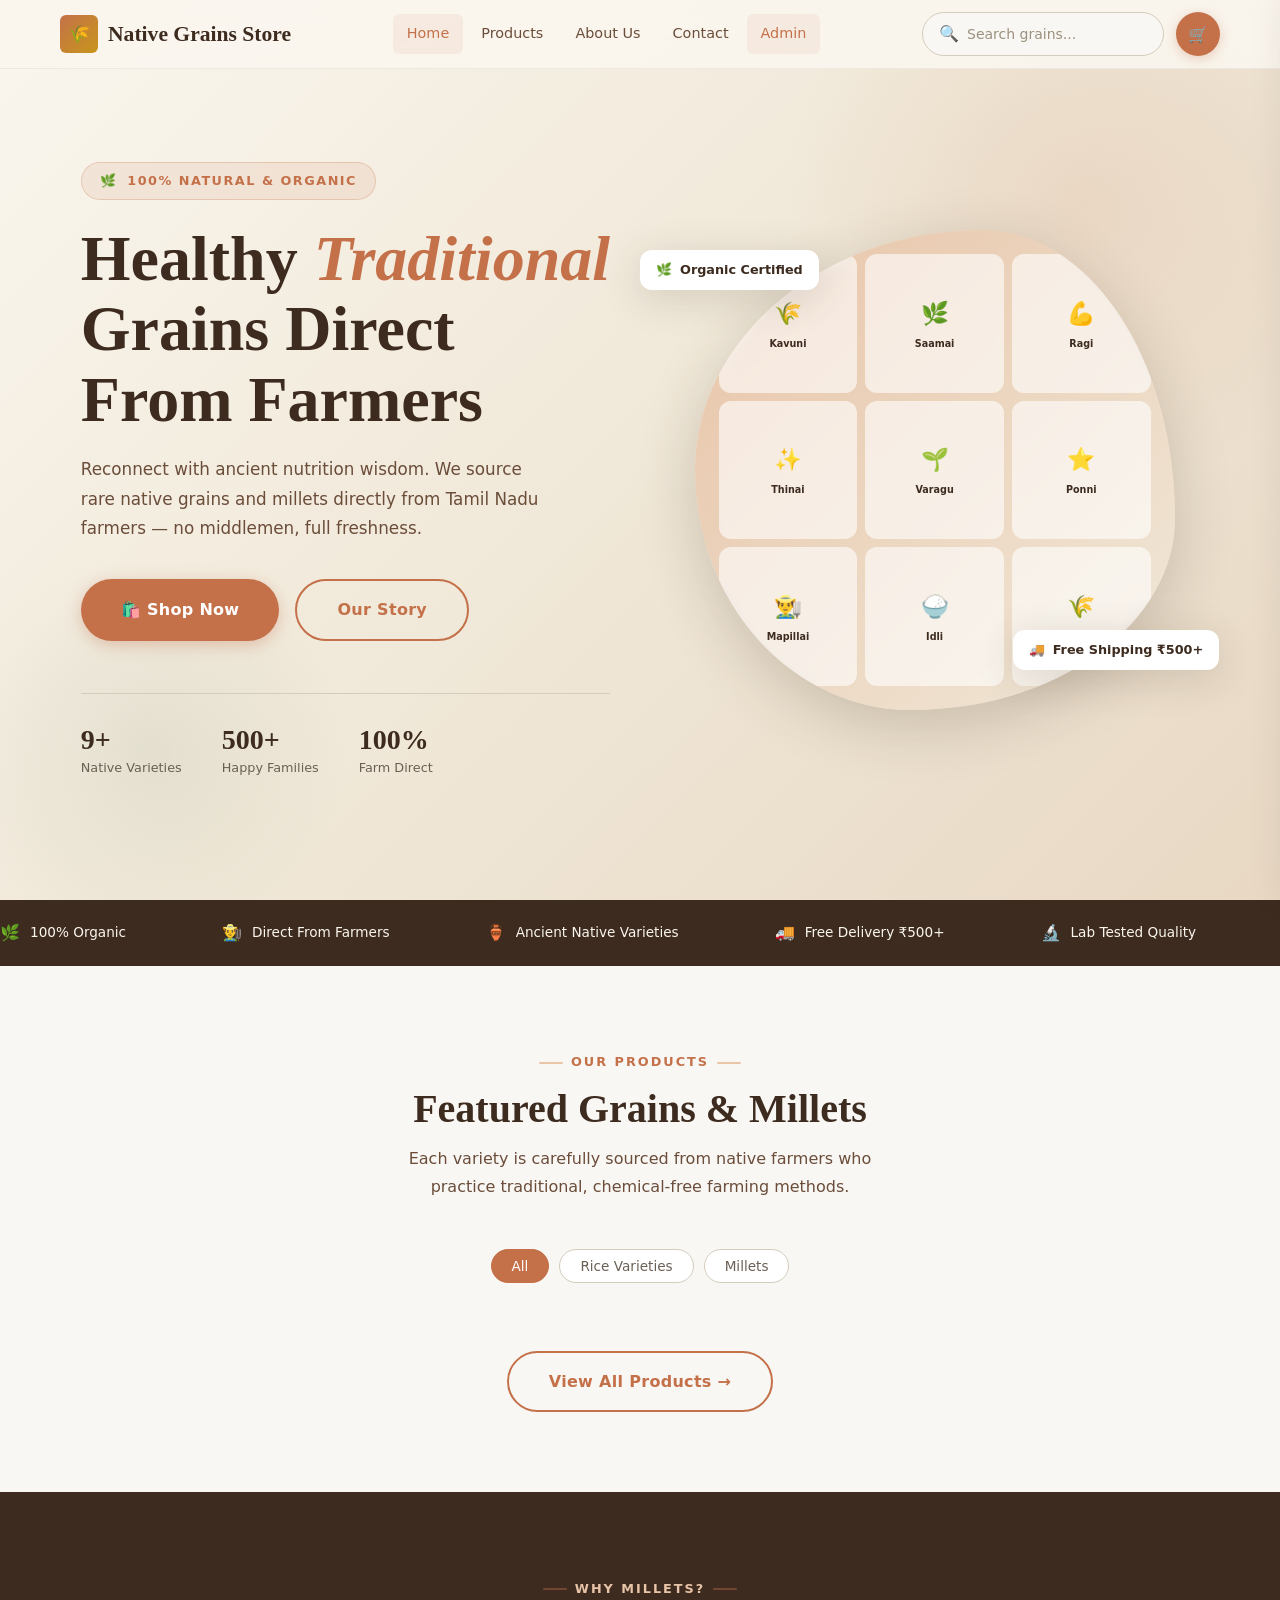
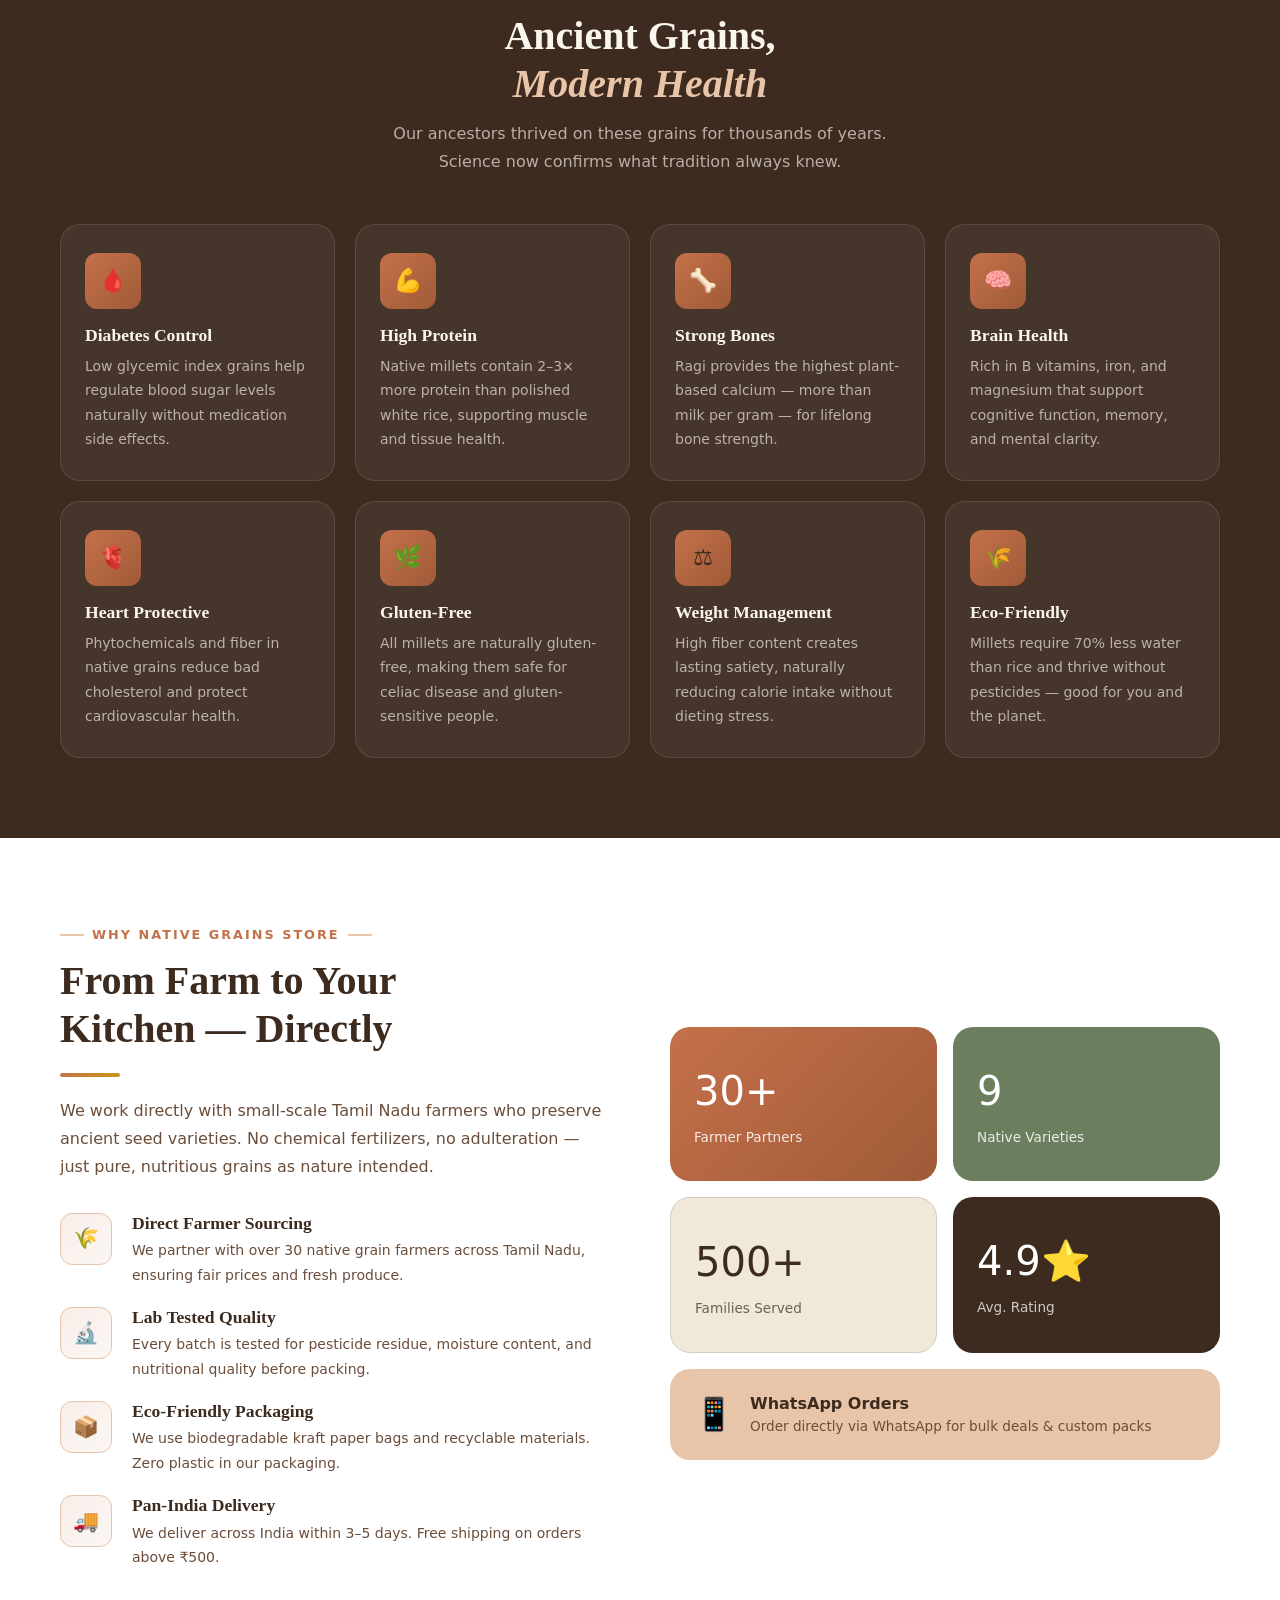
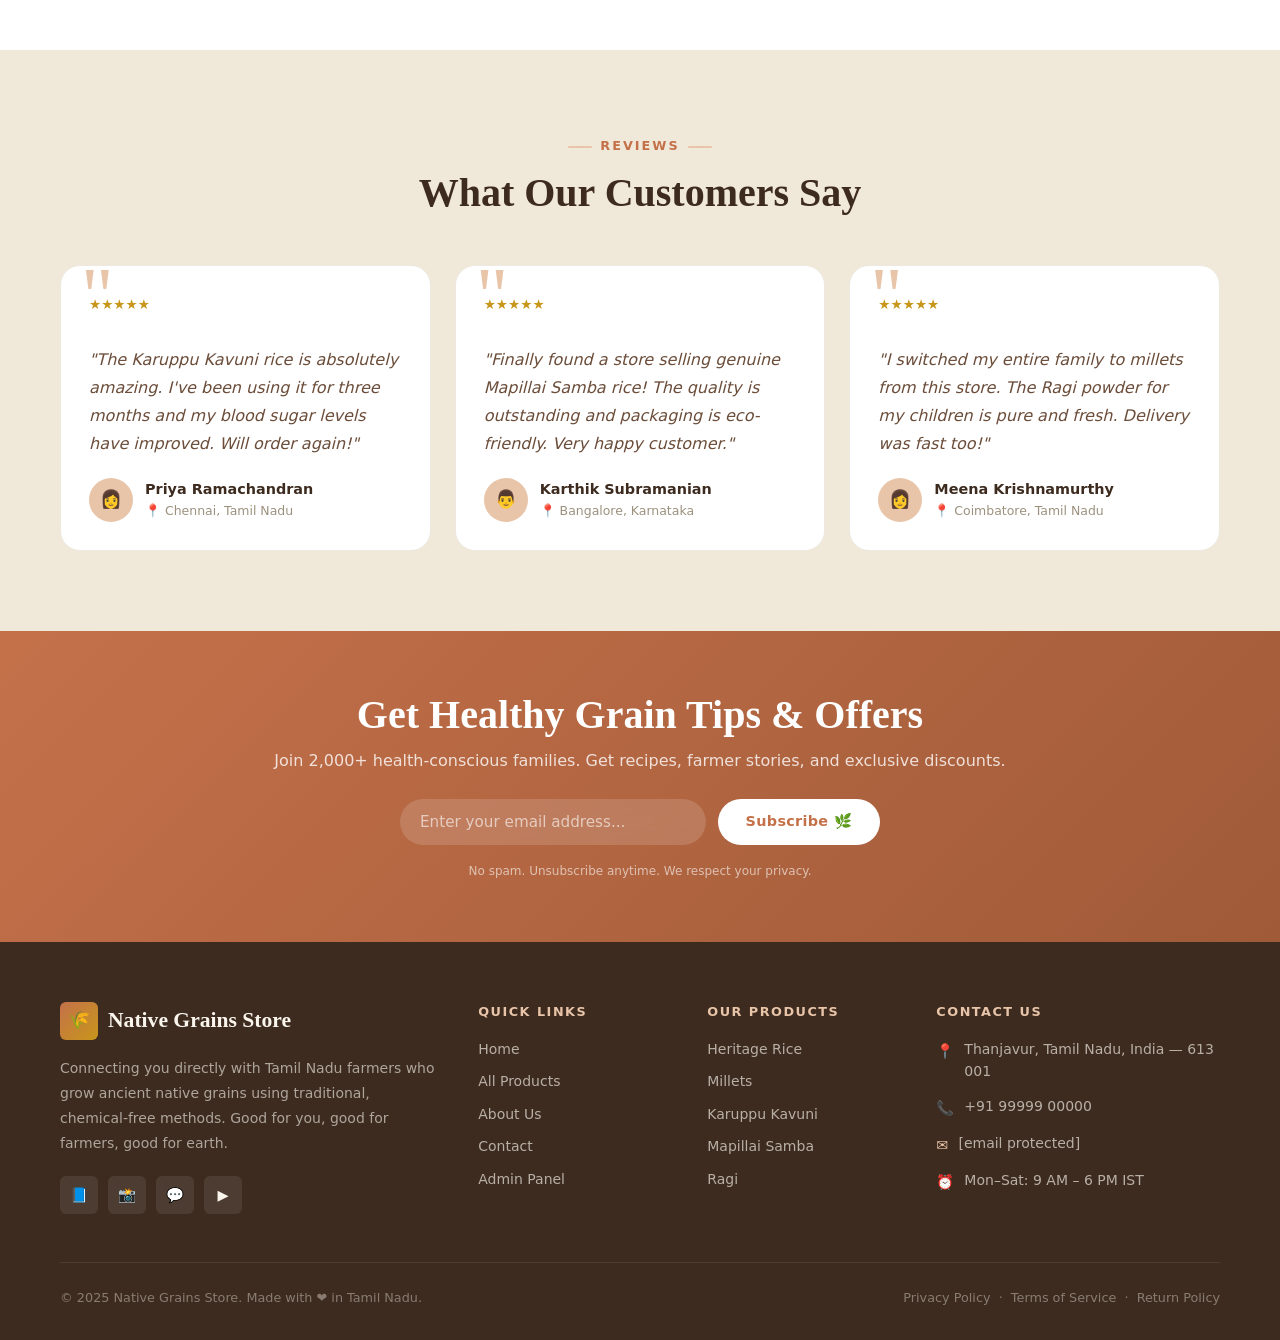
==== index.html @ b057484c "Add files via upload" ====
<!DOCTYPE html>
<html lang="en">
<head>
  <meta charset="UTF-8">
  <meta name="viewport" content="width=device-width, initial-scale=1.0">
  <meta name="description" content="Native Grains Store — Healthy Traditional South Indian Grains and Millets Direct From Farmers. Organic, Native, Ancient Grains.">
  <meta name="keywords" content="traditional rice, millets, ragi, thinai, saamai, karuppu kavuni, organic grains, Tamil Nadu">
  <title>Native Grains Store — Healthy Traditional Grains Direct From Farmers</title>
  <style>
/* ============================================================
   Native Grains Store — Design System
   Aesthetic: Earthy organic, warm terracotta & sage palette
   Fonts: Playfair Display (headings) + DM Sans (body)
   ============================================================ */



/* ── CSS Variables ── */
:root {
  --clay:       #C4714A;
  --clay-dark:  #A05A38;
  --clay-light: #E8C4A8;
  --sage:       #6B7F5E;
  --sage-light: #B5C4A8;
  --cream:      #FAF6EE;
  --cream-dark: #F0E8D8;
  --soil:       #3D2B1F;
  --soil-light: #6B4D3A;
  --gold:       #C8961A;
  --gold-light: #F0D080;
  --white:      #FFFFFF;
  --gray-50:    #F9F7F4;
  --gray-100:   #EDE9E0;
  --gray-200:   #D4CCBC;
  --gray-400:   #9C917E;
  --gray-600:   #6B6055;
  --gray-800:   #3A322A;

  --font-display: Georgia, 'Times New Roman', serif;
  --font-body:    'Segoe UI', system-ui, -apple-system, sans-serif;
  --font-mono:    'Courier New', monospace;

  --radius-sm:  6px;
  --radius-md:  12px;
  --radius-lg:  20px;
  --radius-xl:  32px;
  --radius-pill: 100px;

  --shadow-sm:  0 2px 8px rgba(61,43,31,0.08);
  --shadow-md:  0 4px 20px rgba(61,43,31,0.12);
  --shadow-lg:  0 8px 40px rgba(61,43,31,0.16);
  --shadow-xl:  0 16px 60px rgba(61,43,31,0.20);

  --transition: 0.25s cubic-bezier(0.4, 0, 0.2, 1);
}

/* ── Reset & Base ── */
*, *::before, *::after { box-sizing: border-box; margin: 0; padding: 0; }
html { scroll-behavior: smooth; font-size: 16px; }
body {
  font-family: "Segoe UI", system-ui, sans-serif;
  background: #FAF6EE;
  color: #3D2B1F;
  line-height: 1.6;
  -webkit-font-smoothing: antialiased;
}
a { text-decoration: none; color: inherit; }
img { max-width: 100%; display: block; }
button { cursor: pointer; border: none; background: none; font-family: "Segoe UI", system-ui, sans-serif; }
input, select, textarea { font-family: "Segoe UI", system-ui, sans-serif; outline: none; }
ul { list-style: none; }

/* ── Scrollbar ── */
::-webkit-scrollbar { width: 6px; }
::-webkit-scrollbar-track { background: #F0E8D8; }
::-webkit-scrollbar-thumb { background: #E8C4A8; border-radius: 99px; }

/* ── Typography ── */
h1, h2, h3, h4, h5 { font-family: "Georgia, serif"; line-height: 1.2; }
h1 { font-size: clamp(2rem, 5vw, 3.5rem); font-weight: 700; }
h2 { font-size: clamp(1.5rem, 3.5vw, 2.5rem); font-weight: 600; }
h3 { font-size: clamp(1.1rem, 2.5vw, 1.6rem); font-weight: 600; }
h4 { font-size: 1.1rem; font-weight: 600; }
p  { color: #6B4D3A; line-height: 1.75; }

.text-sm  { font-size: 0.875rem; }
.text-xs  { font-size: 0.75rem; }
.text-lg  { font-size: 1.125rem; }
.text-xl  { font-size: 1.25rem; }
.font-bold { font-weight: 600; }
.text-clay  { color: #C4714A; }
.text-sage  { color: #6B7F5E; }
.text-gold  { color: #C8961A; }
.text-gray  { color: #6B6055; }
.text-center { text-align: center; }

/* ── Layout ── */
.container {
  max-width: 1200px;
  margin: 0 auto;
  padding: 0 20px;
}
.section { padding: 80px 0; }
.section-sm { padding: 48px 0; }
.grid-2 { display: grid; grid-template-columns: repeat(2, 1fr); gap: 24px; }
.grid-3 { display: grid; grid-template-columns: repeat(3, 1fr); gap: 24px; }
.grid-4 { display: grid; grid-template-columns: repeat(4, 1fr); gap: 24px; }
.flex { display: flex; }
.flex-col { flex-direction: column; }
.items-center { align-items: center; }
.items-start { align-items: flex-start; }
.justify-between { justify-content: space-between; }
.justify-center { justify-content: center; }
.gap-4 { gap: 16px; }
.gap-6 { gap: 24px; }
.gap-8 { gap: 32px; }
.mt-2 { margin-top: 8px; }
.mt-4 { margin-top: 16px; }
.mt-6 { margin-top: 24px; }
.mt-8 { margin-top: 32px; }
.mb-2 { margin-bottom: 8px; }
.mb-4 { margin-bottom: 16px; }
.mb-6 { margin-bottom: 24px; }
.w-full { width: 100%; }

/* ── Buttons ── */
.btn {
  display: inline-flex;
  align-items: center;
  justify-content: center;
  gap: 8px;
  padding: 12px 28px;
  border-radius: 100px;
  font-size: 0.9rem;
  font-weight: 600;
  letter-spacing: 0.3px;
  transition: 0.25s cubic-bezier(0.4,0,0.2,1);
  white-space: nowrap;
}
.btn-primary {
  background: #C4714A;
  color: #FFFFFF;
  box-shadow: 0 4px 16px rgba(196,113,74,0.35);
}
.btn-primary:hover {
  background: #A05A38;
  transform: translateY(-2px);
  box-shadow: 0 6px 24px rgba(196,113,74,0.45);
}
.btn-outline {
  background: transparent;
  color: #C4714A;
  border: 2px solid #C4714A;
}
.btn-outline:hover {
  background: #C4714A;
  color: #FFFFFF;
}
.btn-sage {
  background: #6B7F5E;
  color: #FFFFFF;
}
.btn-sage:hover { background: #566749; transform: translateY(-1px); }
.btn-sm { padding: 8px 18px; font-size: 0.8rem; }
.btn-lg { padding: 16px 40px; font-size: 1rem; }
.btn-icon { width: 40px; height: 40px; padding: 0; border-radius: 50%; }
.btn-danger { background: #e05555; color: white; }
.btn-danger:hover { background: #c43d3d; }

/* ── Cards ── */
.card {
  background: #FFFFFF;
  border-radius: 20px;
  box-shadow: 0 2px 8px rgba(61,43,31,0.08);
  border: 1px solid #EDE9E0;
  overflow: hidden;
  transition: 0.25s cubic-bezier(0.4,0,0.2,1);
}
.card:hover { box-shadow: 0 4px 20px rgba(61,43,31,0.12); transform: translateY(-3px); }
.card-body { padding: 20px; }

/* ── Badges ── */
.badge {
  display: inline-flex;
  align-items: center;
  padding: 4px 12px;
  border-radius: 100px;
  font-size: 0.75rem;
  font-weight: 600;
  letter-spacing: 0.5px;
  text-transform: uppercase;
}
.badge-organic { background: #E8F4E8; color: #6B7F5E; }
.badge-native  { background: #FFF0E8; color: #C4714A; }
.badge-low-stock { background: #FFF3CD; color: #856404; }
.badge-out-stock  { background: #F8D7DA; color: #721C24; }
.badge-in-stock   { background: #D4EDDA; color: #155724; }

/* ── Forms ── */
.form-group { margin-bottom: 20px; }
.form-label {
  display: block;
  font-size: 0.875rem;
  font-weight: 600;
  color: #3D2B1F;
  margin-bottom: 8px;
}
.form-control {
  width: 100%;
  padding: 12px 16px;
  border: 2px solid #D4CCBC;
  border-radius: 12px;
  font-size: 0.95rem;
  color: #3D2B1F;
  background: #FFFFFF;
  transition: 0.25s cubic-bezier(0.4,0,0.2,1);
}
.form-control:focus { border-color: #C4714A; box-shadow: 0 0 0 3px rgba(196,113,74,0.1); }
.form-control::placeholder { color: #9C917E; }
select.form-control { appearance: none; cursor: pointer; }

/* ── Section Headers ── */
.section-header { margin-bottom: 48px; }
.section-label {
  display: inline-flex;
  align-items: center;
  gap: 8px;
  font-size: 0.8rem;
  font-weight: 600;
  letter-spacing: 2px;
  text-transform: uppercase;
  color: #C4714A;
  margin-bottom: 12px;
}
.section-label::before, .section-label::after {
  content: '';
  width: 24px;
  height: 2px;
  background: #E8C4A8;
  border-radius: 2px;
}
.section-title { color: #3D2B1F; }
.section-desc { color: #6B4D3A; max-width: 520px; margin: 12px auto 0; }

/* ── Divider ── */
.divider {
  width: 60px;
  height: 4px;
  background: linear-gradient(90deg, #C4714A, #C8961A);
  border-radius: 4px;
  margin: 16px 0;
}
.divider-center { margin: 16px auto; }

/* ── Navbar ── */
#navbar {
  position: fixed;
  top: 0;
  left: 0;
  right: 0;
  z-index: 1000;
  background: rgba(250,246,238,0.92);
  backdrop-filter: blur(12px);
  -webkit-backdrop-filter: blur(12px);
  border-bottom: 1px solid #EDE9E0;
  transition: 0.25s cubic-bezier(0.4,0,0.2,1);
}
#navbar.scrolled {
  box-shadow: 0 4px 20px rgba(61,43,31,0.12);
}
.nav-inner {
  display: flex;
  align-items: center;
  justify-content: space-between;
  height: 68px;
  gap: 24px;
}
.nav-logo {
  display: flex;
  align-items: center;
  gap: 10px;
  font-family: "Georgia, serif";
  font-size: 1.35rem;
  font-weight: 700;
  color: #3D2B1F;
}
.nav-logo .logo-icon {
  width: 38px;
  height: 38px;
  background: linear-gradient(135deg, #C4714A, #C8961A);
  border-radius: 6px;
  display: flex;
  align-items: center;
  justify-content: center;
  color: white;
  font-size: 1.1rem;
}
.nav-links {
  display: flex;
  align-items: center;
  gap: 4px;
}
.nav-link {
  padding: 8px 14px;
  font-size: 0.9rem;
  font-weight: 500;
  color: #6B4D3A;
  border-radius: 6px;
  transition: 0.25s cubic-bezier(0.4,0,0.2,1);
}
.nav-link:hover, .nav-link.active {
  color: #C4714A;
  background: rgba(196,113,74,0.08);
}
.nav-actions {
  display: flex;
  align-items: center;
  gap: 12px;
}
.search-bar {
  display: flex;
  align-items: center;
  background: #F9F7F4;
  border: 1.5px solid #D4CCBC;
  border-radius: 100px;
  padding: 8px 16px;
  gap: 8px;
  transition: 0.25s cubic-bezier(0.4,0,0.2,1);
}
.search-bar:focus-within {
  border-color: #C4714A;
  background: #FFFFFF;
}
.search-bar input {
  background: none;
  border: none;
  font-size: 0.875rem;
  color: #3D2B1F;
  width: 180px;
}
.search-bar input::placeholder { color: #9C917E; }
.cart-btn {
  position: relative;
  width: 44px;
  height: 44px;
  border-radius: 50%;
  background: #C4714A;
  color: white;
  display: flex;
  align-items: center;
  justify-content: center;
  font-size: 1rem;
  transition: 0.25s cubic-bezier(0.4,0,0.2,1);
  box-shadow: 0 3px 12px rgba(196,113,74,0.3);
}
.cart-btn:hover { background: #A05A38; transform: scale(1.05); }
.cart-badge {
  position: absolute;
  top: -4px;
  right: -4px;
  background: #C8961A;
  color: #3D2B1F;
  width: 18px;
  height: 18px;
  border-radius: 50%;
  font-size: 0.65rem;
  font-weight: 700;
  display: flex;
  align-items: center;
  justify-content: center;
  border: 2px solid #FAF6EE;
}
.hamburger {
  display: none;
  flex-direction: column;
  gap: 5px;
  padding: 8px;
  cursor: pointer;
}
.hamburger span {
  width: 22px;
  height: 2px;
  background: #3D2B1F;
  border-radius: 2px;
  transition: 0.25s cubic-bezier(0.4,0,0.2,1);
  display: block;
}

/* ── Mobile Menu ── */
.mobile-menu {
  display: none;
  position: fixed;
  top: 68px;
  left: 0;
  right: 0;
  bottom: 0;
  background: #FAF6EE;
  z-index: 999;
  padding: 32px 20px;
  flex-direction: column;
  gap: 8px;
  overflow-y: auto;
}
.mobile-menu.open { display: flex; }
.mobile-menu .nav-link {
  font-size: 1.1rem;
  padding: 14px 16px;
  border-radius: 12px;
}

/* ── Hero Section ── */
.hero {
  min-height: 100vh;
  display: flex;
  align-items: center;
  background: linear-gradient(135deg, #FAF6EE 0%, #F0E8D8 50%, #E8D8C4 100%);
  position: relative;
  overflow: hidden;
  padding: 100px 0 60px;
}
.hero::before {
  content: '';
  position: absolute;
  top: -100px;
  right: -100px;
  width: 600px;
  height: 600px;
  background: radial-gradient(circle, rgba(196,113,74,0.12) 0%, transparent 70%);
  pointer-events: none;
}
.hero::after {
  content: '';
  position: absolute;
  bottom: -50px;
  left: -50px;
  width: 400px;
  height: 400px;
  background: radial-gradient(circle, rgba(107,127,94,0.1) 0%, transparent 70%);
  pointer-events: none;
}
.hero-content { position: relative; z-index: 1; }
.hero-eyebrow {
  display: inline-flex;
  align-items: center;
  gap: 10px;
  background: rgba(196,113,74,0.1);
  border: 1px solid rgba(196,113,74,0.25);
  padding: 8px 18px;
  border-radius: 100px;
  font-size: 0.8rem;
  font-weight: 600;
  letter-spacing: 1.5px;
  text-transform: uppercase;
  color: #C4714A;
  margin-bottom: 24px;
}
.hero-title {
  font-size: clamp(2.2rem, 5.5vw, 4rem);
  line-height: 1.1;
  color: #3D2B1F;
  margin-bottom: 20px;
}
.hero-title em {
  font-style: italic;
  color: #C4714A;
}
.hero-desc {
  font-size: 1.05rem;
  color: #6B4D3A;
  max-width: 480px;
  margin-bottom: 36px;
}
.hero-ctas { display: flex; gap: 16px; flex-wrap: wrap; }
.hero-stats {
  display: flex;
  gap: 40px;
  margin-top: 52px;
  padding-top: 32px;
  border-top: 1px solid #D4CCBC;
}
.hero-stat-num {
  font-family: "Georgia, serif";
  font-size: 1.75rem;
  font-weight: 700;
  color: #3D2B1F;
  line-height: 1;
}
.hero-stat-label { font-size: 0.8rem; color: #6B6055; margin-top: 4px; }
.hero-image-side {
  position: relative;
  display: flex;
  align-items: center;
  justify-content: center;
}
.hero-image-blob {
  width: 480px;
  height: 480px;
  background: linear-gradient(135deg, #E8C4A8, #F0E8D8);
  border-radius: 60% 40% 55% 45% / 50% 60% 40% 50%;
  position: relative;
  overflow: hidden;
  box-shadow: 0 16px 60px rgba(61,43,31,0.20);
  animation: blobMorph 8s ease-in-out infinite;
}
@keyframes blobMorph {
  0%,100% { border-radius: 60% 40% 55% 45% / 50% 60% 40% 50%; }
  33%      { border-radius: 45% 55% 40% 60% / 60% 40% 55% 45%; }
  66%      { border-radius: 55% 45% 60% 40% / 40% 55% 45% 60%; }
}
.hero-grain-grid {
  display: grid;
  grid-template-columns: repeat(3, 1fr);
  gap: 8px;
  padding: 24px;
  width: 100%;
  height: 100%;
}
.hero-grain-item {
  background: rgba(255,255,255,0.6);
  border-radius: 12px;
  aspect-ratio: 1;
  display: flex;
  flex-direction: column;
  align-items: center;
  justify-content: center;
  font-size: 0.6rem;
  font-weight: 600;
  color: #3D2B1F;
  gap: 4px;
  backdrop-filter: blur(4px);
}
.hero-grain-item .grain-emoji { font-size: 1.4rem; }
.hero-float-tag {
  position: absolute;
  background: white;
  border-radius: 12px;
  padding: 10px 16px;
  box-shadow: 0 8px 40px rgba(61,43,31,0.16);
  display: flex;
  align-items: center;
  gap: 8px;
  font-size: 0.8rem;
  font-weight: 600;
  animation: float 3s ease-in-out infinite;
}
.hero-float-tag.tag-1 { top: 20px; left: -30px; animation-delay: 0s; }
.hero-float-tag.tag-2 { bottom: 40px; right: -20px; animation-delay: 1.5s; }
@keyframes float {
  0%,100% { transform: translateY(0); }
  50%      { transform: translateY(-8px); }
}

/* ── Trust Bar ── */
.trust-bar {
  background: #3D2B1F;
  padding: 20px 0;
  overflow: hidden;
}
.trust-ticker {
  display: flex;
  gap: 48px;
  animation: ticker 20s linear infinite;
  white-space: nowrap;
}
@keyframes ticker {
  0%   { transform: translateX(0); }
  100% { transform: translateX(-50%); }
}
.trust-item {
  display: flex;
  align-items: center;
  gap: 10px;
  color: #FAF6EE;
  font-size: 0.85rem;
  font-weight: 500;
}
.trust-item .icon { font-size: 1rem; }
.trust-dot {
  width: 4px;
  height: 4px;
  background: #E8C4A8;
  border-radius: 50%;
}

/* ── Product Grid ── */
.products-section { background: #F9F7F4; }
.filter-bar {
  display: flex;
  gap: 10px;
  flex-wrap: wrap;
  margin-bottom: 36px;
}
.filter-chip {
  padding: 8px 20px;
  border-radius: 100px;
  background: #FFFFFF;
  border: 1.5px solid #D4CCBC;
  font-size: 0.85rem;
  font-weight: 500;
  color: #6B6055;
  cursor: pointer;
  transition: 0.25s cubic-bezier(0.4,0,0.2,1);
}
.filter-chip:hover { border-color: #C4714A; color: #C4714A; }
.filter-chip.active { background: #C4714A; border-color: #C4714A; color: white; }

/* ── Product Card ── */
.product-card {
  background: #FFFFFF;
  border-radius: 20px;
  border: 1.5px solid #EDE9E0;
  overflow: hidden;
  transition: 0.25s cubic-bezier(0.4,0,0.2,1);
  position: relative;
}
.product-card:hover {
  transform: translateY(-6px);
  box-shadow: 0 8px 40px rgba(61,43,31,0.16);
  border-color: #E8C4A8;
}
.product-img-wrap {
  position: relative;
  aspect-ratio: 4/3;
  background: linear-gradient(135deg, #F0E8D8, #E8C4A8);
  overflow: hidden;
}
.product-img-wrap img {
  width: 100%;
  height: 100%;
  object-fit: cover;
  transition: transform 0.5s ease;
}
.product-card:hover .product-img-wrap img { transform: scale(1.06); }
.product-badges {
  position: absolute;
  top: 12px;
  left: 12px;
  display: flex;
  gap: 6px;
  flex-wrap: wrap;
}
.product-wish {
  position: absolute;
  top: 12px;
  right: 12px;
  width: 34px;
  height: 34px;
  border-radius: 50%;
  background: rgba(255,255,255,0.9);
  display: flex;
  align-items: center;
  justify-content: center;
  font-size: 0.9rem;
  cursor: pointer;
  transition: 0.25s cubic-bezier(0.4,0,0.2,1);
  border: 1px solid #EDE9E0;
}
.product-wish:hover { background: white; transform: scale(1.1); }
.product-info { padding: 18px; }
.product-category {
  font-size: 0.72rem;
  font-weight: 600;
  letter-spacing: 1px;
  text-transform: uppercase;
  color: #6B7F5E;
  margin-bottom: 6px;
}
.product-name {
  font-family: "Georgia, serif";
  font-size: 1.05rem;
  font-weight: 600;
  color: #3D2B1F;
  margin-bottom: 6px;
  line-height: 1.3;
}
.product-desc {
  font-size: 0.8rem;
  color: #6B6055;
  line-height: 1.6;
  margin-bottom: 12px;
  display: -webkit-box;
  -webkit-line-clamp: 2;
  -webkit-box-orient: vertical;
  overflow: hidden;
}
.product-stock {
  display: flex;
  align-items: center;
  gap: 6px;
  font-size: 0.78rem;
  margin-bottom: 12px;
}
.stock-dot {
  width: 7px;
  height: 7px;
  border-radius: 50%;
}
.stock-dot.in    { background: #28a745; }
.stock-dot.low   { background: #ffc107; }
.stock-dot.out   { background: #dc3545; }
.product-footer {
  display: flex;
  align-items: center;
  justify-content: space-between;
  gap: 8px;
}
.product-price-area {}
.product-price {
  font-family: "Georgia, serif";
  font-size: 1.3rem;
  font-weight: 700;
  color: #3D2B1F;
  line-height: 1;
}
.product-unit { font-size: 0.75rem; color: #9C917E; }
.add-cart-btn {
  display: flex;
  align-items: center;
  gap: 6px;
  background: #C4714A;
  color: white;
  padding: 9px 16px;
  border-radius: 100px;
  font-size: 0.82rem;
  font-weight: 600;
  transition: 0.25s cubic-bezier(0.4,0,0.2,1);
  border: none;
  cursor: pointer;
}
.add-cart-btn:hover { background: #A05A38; transform: scale(1.04); }
.add-cart-btn:disabled { background: #D4CCBC; color: #9C917E; cursor: not-allowed; transform: none; }

/* ── Benefits Section ── */
.benefits-section { background: #3D2B1F; }
.benefits-section h2 { color: #FAF6EE; }
.benefits-section .section-label { color: #E8C4A8; }
.benefits-section .section-label::before,
.benefits-section .section-label::after { background: rgba(196,113,74,0.4); }
.benefit-card {
  background: rgba(255,255,255,0.05);
  border: 1px solid rgba(255,255,255,0.1);
  border-radius: 20px;
  padding: 28px 24px;
  transition: 0.25s cubic-bezier(0.4,0,0.2,1);
}
.benefit-card:hover {
  background: rgba(255,255,255,0.09);
  border-color: rgba(196,113,74,0.4);
  transform: translateY(-4px);
}
.benefit-icon {
  width: 56px;
  height: 56px;
  background: linear-gradient(135deg, #C4714A, #A05A38);
  border-radius: 12px;
  display: flex;
  align-items: center;
  justify-content: center;
  font-size: 1.4rem;
  margin-bottom: 16px;
}
.benefit-card h4 { color: #FAF6EE; margin-bottom: 8px; }
.benefit-card p  { color: rgba(250,246,238,0.65); font-size: 0.875rem; }

/* ── Why Us Section ── */
.why-us { background: #FFFFFF; }
.why-item {
  display: flex;
  gap: 20px;
  align-items: flex-start;
}
.why-icon {
  width: 52px;
  height: 52px;
  min-width: 52px;
  background: linear-gradient(135deg, rgba(196,113,74,0.12), rgba(196,113,74,0.06));
  border-radius: 12px;
  display: flex;
  align-items: center;
  justify-content: center;
  font-size: 1.3rem;
  border: 1px solid #E8C4A8;
}
.why-item h4 { color: #3D2B1F; margin-bottom: 4px; }
.why-item p  { font-size: 0.875rem; }

/* ── Testimonials ── */
.testimonials { background: #F0E8D8; }
.testimonial-card {
  background: #FFFFFF;
  border-radius: 20px;
  padding: 28px;
  border: 1px solid #EDE9E0;
  position: relative;
}
.testimonial-card::before {
  content: '"';
  font-family: "Georgia, serif";
  font-size: 5rem;
  color: #E8C4A8;
  position: absolute;
  top: -10px;
  left: 20px;
  line-height: 1;
}
.testimonial-text { font-style: italic; color: #6B4D3A; padding-top: 24px; }
.testimonial-author { display: flex; align-items: center; gap: 12px; margin-top: 20px; }
.author-avatar {
  width: 44px;
  height: 44px;
  border-radius: 50%;
  background: #E8C4A8;
  display: flex;
  align-items: center;
  justify-content: center;
  font-size: 1.1rem;
}
.author-name { font-weight: 600; font-size: 0.9rem; color: #3D2B1F; }
.author-loc  { font-size: 0.78rem; color: #9C917E; }
.stars { color: #C8961A; font-size: 0.85rem; margin-bottom: 6px; }

/* ── Newsletter ── */
.newsletter {
  background: linear-gradient(135deg, #C4714A 0%, #A05A38 100%);
  padding: 60px 0;
}
.newsletter h2 { color: white; }
.newsletter p  { color: rgba(255,255,255,0.8); }
.newsletter-form { display: flex; gap: 12px; max-width: 480px; margin: 24px auto 0; }
.newsletter-form input {
  flex: 1;
  padding: 14px 20px;
  border-radius: 100px;
  border: none;
  font-size: 0.95rem;
  background: rgba(255,255,255,0.15);
  color: white;
  backdrop-filter: blur(8px);
}
.newsletter-form input::placeholder { color: rgba(255,255,255,0.6); }
.newsletter-form input:focus { background: rgba(255,255,255,0.22); outline: none; }

/* ── Footer ── */
footer {
  background: #3D2B1F;
  color: #FAF6EE;
  padding: 60px 0 30px;
}
.footer-grid { display: grid; grid-template-columns: 2fr 1fr 1fr 1.5fr; gap: 40px; }
.footer-brand {}
.footer-brand .nav-logo { color: #FAF6EE; margin-bottom: 16px; }
.footer-brand p { font-size: 0.875rem; color: rgba(250,246,238,0.6); line-height: 1.8; }
.footer-heading {
  font-size: 0.8rem;
  font-weight: 600;
  letter-spacing: 1.5px;
  text-transform: uppercase;
  color: #E8C4A8;
  margin-bottom: 16px;
}
.footer-links { display: flex; flex-direction: column; gap: 10px; }
.footer-link {
  font-size: 0.875rem;
  color: rgba(250,246,238,0.65);
  transition: 0.25s cubic-bezier(0.4,0,0.2,1);
}
.footer-link:hover { color: #E8C4A8; padding-left: 4px; }
.footer-contact-item {
  display: flex;
  align-items: flex-start;
  gap: 10px;
  font-size: 0.875rem;
  color: rgba(250,246,238,0.65);
  margin-bottom: 12px;
}
.footer-contact-item .icon { font-size: 0.9rem; margin-top: 2px; color: #E8C4A8; }
.social-links { display: flex; gap: 10px; margin-top: 20px; }
.social-link {
  width: 38px;
  height: 38px;
  border-radius: 6px;
  background: rgba(255,255,255,0.08);
  display: flex;
  align-items: center;
  justify-content: center;
  font-size: 0.9rem;
  transition: 0.25s cubic-bezier(0.4,0,0.2,1);
  color: #FAF6EE;
}
.social-link:hover { background: #C4714A; transform: translateY(-2px); }
.footer-bottom {
  margin-top: 48px;
  padding-top: 24px;
  border-top: 1px solid rgba(255,255,255,0.08);
  display: flex;
  justify-content: space-between;
  align-items: center;
  gap: 16px;
}
.footer-bottom p { font-size: 0.8rem; color: rgba(250,246,238,0.4); }

/* ── Cart Sidebar ── */
.cart-overlay {
  position: fixed;
  inset: 0;
  background: rgba(61,43,31,0.5);
  z-index: 1100;
  backdrop-filter: blur(3px);
  opacity: 0;
  pointer-events: none;
  transition: opacity 0.3s ease;
}
.cart-overlay.open { opacity: 1; pointer-events: all; }
.cart-sidebar {
  position: fixed;
  top: 0;
  right: -420px;
  bottom: 0;
  width: 400px;
  max-width: 100vw;
  background: #FFFFFF;
  z-index: 1101;
  display: flex;
  flex-direction: column;
  transition: right 0.35s cubic-bezier(0.4, 0, 0.2, 1);
  box-shadow: -8px 0 40px rgba(61,43,31,0.15);
}
.cart-sidebar.open { right: 0; }
.cart-header {
  padding: 20px 24px;
  border-bottom: 1px solid #EDE9E0;
  display: flex;
  justify-content: space-between;
  align-items: center;
}
.cart-header h3 { font-size: 1.1rem; }
.cart-close-btn {
  width: 36px;
  height: 36px;
  border-radius: 50%;
  background: #EDE9E0;
  display: flex;
  align-items: center;
  justify-content: center;
  font-size: 1rem;
  cursor: pointer;
  transition: 0.25s cubic-bezier(0.4,0,0.2,1);
  border: none;
}
.cart-close-btn:hover { background: #D4CCBC; }
.cart-items { flex: 1; overflow-y: auto; padding: 20px 24px; }
.cart-empty {
  text-align: center;
  padding: 60px 20px;
  color: #9C917E;
}
.cart-empty .empty-icon { font-size: 3rem; margin-bottom: 16px; }
.cart-item {
  display: flex;
  gap: 14px;
  padding: 16px 0;
  border-bottom: 1px solid #EDE9E0;
  animation: slideIn 0.3s ease;
}
@keyframes slideIn { from { opacity:0; transform:translateX(20px); } to { opacity:1; transform:none; } }
.cart-item-img {
  width: 70px;
  height: 70px;
  border-radius: 12px;
  background: #F0E8D8;
  overflow: hidden;
  flex-shrink: 0;
}
.cart-item-img img { width:100%; height:100%; object-fit:cover; }
.cart-item-info { flex: 1; }
.cart-item-name { font-weight: 600; font-size: 0.9rem; color: #3D2B1F; margin-bottom: 4px; }
.cart-item-variant { font-size: 0.78rem; color: #9C917E; }
.cart-item-price { font-weight: 700; color: #C4714A; margin-top: 6px; }
.qty-control {
  display: flex;
  align-items: center;
  gap: 8px;
  margin-top: 8px;
}
.qty-btn {
  width: 26px;
  height: 26px;
  border-radius: 50%;
  background: #EDE9E0;
  border: none;
  display: flex;
  align-items: center;
  justify-content: center;
  font-size: 0.9rem;
  cursor: pointer;
  transition: 0.25s cubic-bezier(0.4,0,0.2,1);
  font-weight: 600;
}
.qty-btn:hover { background: #C4714A; color: white; }
.qty-num { font-size: 0.9rem; font-weight: 600; min-width: 20px; text-align: center; }
.cart-item-remove {
  font-size: 0.75rem;
  color: #9C917E;
  cursor: pointer;
  transition: 0.25s cubic-bezier(0.4,0,0.2,1);
  border: none;
  background: none;
  padding: 0;
  margin-top: 4px;
  display: block;
}
.cart-item-remove:hover { color: #e05555; }
.cart-footer {
  padding: 20px 24px;
  border-top: 1px solid #EDE9E0;
  background: #F9F7F4;
}
.cart-subtotal {
  display: flex;
  justify-content: space-between;
  margin-bottom: 6px;
  font-size: 0.9rem;
}
.cart-total {
  display: flex;
  justify-content: space-between;
  font-size: 1.1rem;
  font-weight: 700;
  color: #3D2B1F;
  margin-bottom: 16px;
  padding-top: 12px;
  border-top: 1.5px solid #D4CCBC;
}
.checkout-btn {
  width: 100%;
  background: #C4714A;
  color: white;
  padding: 15px;
  border-radius: 100px;
  font-size: 1rem;
  font-weight: 600;
  cursor: pointer;
  transition: 0.25s cubic-bezier(0.4,0,0.2,1);
  border: none;
}
.checkout-btn:hover { background: #A05A38; transform: translateY(-1px); }

/* ── Page Header ── */
.page-header {
  background: linear-gradient(135deg, #F0E8D8, #E8C4A8);
  padding: 100px 0 50px;
}
.page-header h1 { color: #3D2B1F; margin-bottom: 8px; }
.breadcrumb {
  display: flex;
  align-items: center;
  gap: 8px;
  font-size: 0.85rem;
  color: #6B6055;
}
.breadcrumb a { color: #C4714A; }
.breadcrumb span { color: #9C917E; }

/* ── Product Detail ── */
.product-detail-grid { display: grid; grid-template-columns: 1fr 1fr; gap: 48px; align-items: start; }
.product-img-main {
  border-radius: 32px;
  overflow: hidden;
  aspect-ratio: 1;
  background: #F0E8D8;
}
.product-img-main img { width:100%; height:100%; object-fit:cover; }
.product-detail-name { font-size: 2rem; }
.product-detail-price { font-family: "Georgia, serif"; font-size: 2rem; color: #C4714A; }
.weight-options { display: flex; gap: 10px; flex-wrap: wrap; margin: 16px 0; }
.weight-btn {
  padding: 8px 20px;
  border-radius: 100px;
  border: 2px solid #D4CCBC;
  background: white;
  font-size: 0.9rem;
  font-weight: 600;
  cursor: pointer;
  transition: 0.25s cubic-bezier(0.4,0,0.2,1);
  color: #3D2B1F;
}
.weight-btn.active, .weight-btn:hover { border-color: #C4714A; color: #C4714A; background: rgba(196,113,74,0.05); }
.health-benefits {
  background: #FAF6EE;
  border-radius: 20px;
  padding: 20px;
  margin: 20px 0;
}
.health-benefits h4 { margin-bottom: 12px; }
.benefit-pill {
  display: inline-flex;
  align-items: center;
  gap: 6px;
  background: rgba(107,127,94,0.12);
  color: #6B7F5E;
  padding: 5px 12px;
  border-radius: 100px;
  font-size: 0.8rem;
  font-weight: 500;
  margin: 3px;
}
.detail-add-cart {
  display: flex;
  gap: 12px;
  margin-top: 24px;
}
.qty-selector {
  display: flex;
  align-items: center;
  gap: 0;
  border: 2px solid #D4CCBC;
  border-radius: 100px;
  overflow: hidden;
}
.qty-selector button {
  width: 44px;
  height: 44px;
  background: #EDE9E0;
  border: none;
  cursor: pointer;
  font-size: 1.1rem;
  font-weight: 600;
  transition: 0.25s cubic-bezier(0.4,0,0.2,1);
}
.qty-selector button:hover { background: #E8C4A8; }
.qty-selector span { padding: 0 16px; font-weight: 600; }

/* ── Checkout / Cart Page ── */
.checkout-grid { display: grid; grid-template-columns: 1fr 380px; gap: 40px; align-items: start; }
.checkout-form-card {
  background: white;
  border-radius: 20px;
  padding: 32px;
  border: 1px solid #EDE9E0;
  box-shadow: 0 2px 8px rgba(61,43,31,0.08);
}
.checkout-form-card h3 { margin-bottom: 24px; }
.order-summary {
  background: white;
  border-radius: 20px;
  padding: 28px;
  border: 1px solid #EDE9E0;
  box-shadow: 0 2px 8px rgba(61,43,31,0.08);
  position: sticky;
  top: 88px;
}
.summary-item {
  display: flex;
  justify-content: space-between;
  padding: 10px 0;
  border-bottom: 1px solid #EDE9E0;
  font-size: 0.9rem;
}
.summary-total {
  display: flex;
  justify-content: space-between;
  padding: 16px 0 0;
  font-weight: 700;
  font-size: 1.1rem;
  color: #3D2B1F;
}
.payment-option {
  border: 2px solid #D4CCBC;
  border-radius: 12px;
  padding: 16px;
  cursor: pointer;
  transition: 0.25s cubic-bezier(0.4,0,0.2,1);
  display: flex;
  align-items: center;
  gap: 12px;
  margin-bottom: 10px;
}
.payment-option:hover, .payment-option.selected { border-color: #C4714A; background: rgba(196,113,74,0.04); }
.payment-option input[type=radio] { accent-color: #C4714A; }

/* ── Admin Dashboard ── */
.admin-layout { display: grid; grid-template-columns: 240px 1fr; min-height: 100vh; }
.admin-sidebar {
  background: #3D2B1F;
  padding: 24px 0;
  position: sticky;
  top: 0;
  height: 100vh;
  overflow-y: auto;
}
.admin-sidebar-header { padding: 0 20px 24px; border-bottom: 1px solid rgba(255,255,255,0.1); }
.admin-nav-item {
  display: flex;
  align-items: center;
  gap: 12px;
  padding: 12px 20px;
  color: rgba(250,246,238,0.65);
  font-size: 0.9rem;
  cursor: pointer;
  transition: 0.25s cubic-bezier(0.4,0,0.2,1);
  border-left: 3px solid transparent;
}
.admin-nav-item:hover, .admin-nav-item.active {
  color: #FAF6EE;
  background: rgba(255,255,255,0.07);
  border-left-color: #C4714A;
}
.admin-nav-item .icon { font-size: 1rem; }
.admin-content {
  background: #F9F7F4;
  padding: 32px;
  overflow-y: auto;
}
.admin-topbar {
  display: flex;
  justify-content: space-between;
  align-items: center;
  margin-bottom: 32px;
}
.stat-card {
  background: white;
  border-radius: 20px;
  padding: 24px;
  border: 1px solid #EDE9E0;
  box-shadow: 0 2px 8px rgba(61,43,31,0.08);
}
.stat-num {
  font-family: "Georgia, serif";
  font-size: 2rem;
  font-weight: 700;
  color: #3D2B1F;
  line-height: 1;
}
.stat-label { font-size: 0.85rem; color: #9C917E; margin-top: 4px; }
.stat-trend { font-size: 0.78rem; margin-top: 8px; }
.trend-up   { color: #28a745; }
.trend-down { color: #dc3545; }
.data-table {
  width: 100%;
  border-collapse: collapse;
  background: white;
  border-radius: 20px;
  overflow: hidden;
  box-shadow: 0 2px 8px rgba(61,43,31,0.08);
}
.data-table th {
  background: #F9F7F4;
  padding: 14px 16px;
  text-align: left;
  font-size: 0.78rem;
  font-weight: 700;
  letter-spacing: 0.8px;
  text-transform: uppercase;
  color: #6B6055;
  border-bottom: 2px solid #EDE9E0;
}
.data-table td {
  padding: 14px 16px;
  border-bottom: 1px solid #EDE9E0;
  font-size: 0.875rem;
  color: #3D2B1F;
}
.data-table tr:last-child td { border-bottom: none; }
.data-table tr:hover td { background: #F9F7F4; }
.modal-overlay {
  position: fixed;
  inset: 0;
  background: rgba(0,0,0,0.5);
  z-index: 2000;
  display: flex;
  align-items: center;
  justify-content: center;
  padding: 20px;
  opacity: 0;
  pointer-events: none;
  transition: opacity 0.3s;
}
.modal-overlay.open { opacity: 1; pointer-events: all; }
.modal {
  background: white;
  border-radius: 32px;
  padding: 32px;
  width: 100%;
  max-width: 560px;
  max-height: 90vh;
  overflow-y: auto;
  transform: translateY(20px);
  transition: transform 0.3s;
}
.modal-overlay.open .modal { transform: translateY(0); }
.modal-header {
  display: flex;
  justify-content: space-between;
  align-items: center;
  margin-bottom: 24px;
}

/* ── Toast notifications ── */
.toast-container {
  position: fixed;
  bottom: 24px;
  right: 24px;
  z-index: 9999;
  display: flex;
  flex-direction: column;
  gap: 10px;
}
.toast {
  background: #3D2B1F;
  color: #FAF6EE;
  padding: 14px 20px;
  border-radius: 12px;
  font-size: 0.875rem;
  font-weight: 500;
  box-shadow: 0 8px 40px rgba(61,43,31,0.16);
  display: flex;
  align-items: center;
  gap: 10px;
  animation: toastIn 0.3s ease;
  border-left: 4px solid #C4714A;
}
.toast.success { border-left-color: #28a745; }
.toast.error   { border-left-color: #dc3545; }
@keyframes toastIn { from { opacity:0; transform:translateX(20px); } to { opacity:1; transform:none; } }

/* ── About Page ── */
.about-hero { background: linear-gradient(135deg, #3D2B1F 60%, #A05A38 100%); padding: 120px 0 70px; }
.about-hero h1 { color: #FAF6EE; }
.about-hero p  { color: rgba(250,246,238,0.75); }
.about-values-grid { display: grid; grid-template-columns: repeat(3,1fr); gap: 24px; }
.value-card {
  background: #FFFFFF;
  border-radius: 20px;
  padding: 28px;
  border: 1px solid #EDE9E0;
  text-align: center;
  transition: 0.25s cubic-bezier(0.4,0,0.2,1);
}
.value-card:hover { transform:translateY(-4px); box-shadow:0 4px 20px rgba(61,43,31,0.12); border-color:#E8C4A8; }
.value-icon { font-size:2.5rem; margin-bottom:12px; }

/* ── Contact ── */
.contact-grid { display: grid; grid-template-columns: 1fr 1fr; gap: 48px; align-items: start; }
.contact-info-item {
  display: flex;
  gap: 16px;
  padding: 20px;
  background: white;
  border-radius: 12px;
  border: 1px solid #EDE9E0;
  margin-bottom: 16px;
}
.contact-icon {
  width: 48px;
  height: 48px;
  min-width: 48px;
  background: linear-gradient(135deg, #E8C4A8, rgba(196,113,74,0.1));
  border-radius: 12px;
  display: flex;
  align-items: center;
  justify-content: center;
  font-size: 1.2rem;
}

/* ── Utilities ── */
.hidden     { display: none !important; }
.text-right { text-align: right; }
.mt-auto    { margin-top: auto; }
.rounded-full { border-radius: 9999px; }
.bg-white   { background: white; }
.p-4        { padding: 16px; }
.p-6        { padding: 24px; }
.text-danger { color: #dc3545; }
.text-success { color: #28a745; }
.strike     { text-decoration: line-through; color: #9C917E; }

/* ── Responsive ── */
@media (max-width: 1024px) {
  .grid-4 { grid-template-columns: repeat(2,1fr); }
  .footer-grid { grid-template-columns: 1fr 1fr; }
  .checkout-grid { grid-template-columns: 1fr; }
  .order-summary { position: static; }
  .admin-layout { grid-template-columns: 1fr; }
  .admin-sidebar { position: relative; height: auto; }
}
@media (max-width: 768px) {
  .section { padding: 56px 0; }
  .nav-links, .search-bar { display: none; }
  .hamburger { display: flex; }
  .hero { min-height: auto; padding: 100px 0 48px; }
  .hero-image-side { display: none; }
  .hero-stats { gap: 24px; }
  .grid-2, .grid-3, .grid-4 { grid-template-columns: 1fr; }
  .product-detail-grid { grid-template-columns: 1fr; }
  .contact-grid { grid-template-columns: 1fr; }
  .about-values-grid { grid-template-columns: 1fr; }
  .footer-grid { grid-template-columns: 1fr; }
  .footer-bottom { flex-direction: column; text-align: center; }
  .newsletter-form { flex-direction: column; }
  .checkout-grid { grid-template-columns: 1fr; }
}
@media (max-width: 480px) {
  h1 { font-size: 1.75rem; }
  .btn-lg { padding: 13px 28px; }
  .hero-stats { flex-direction: column; gap: 16px; border-top: none; padding-top: 24px; }
}

</style>
  <script>
/**
 * Native Grains Store — Core JavaScript
 * Handles: Product data, Cart logic, UI utilities
 * 
 * HOW TO ADD A NEW PRODUCT:
 * Simply add a new object to the PRODUCTS array below.
 * All other pages will automatically show the new product.
 */

// ═══════════════════════════════════════════════════
// PRODUCT DATA
// Replace image URLs with real photos later
// ═══════════════════════════════════════════════════

const PRODUCTS = [
  {
    id: 1,
    name: "Karuppu Kavuni Rice",
    nameTamil: "கருப்பு கவுனி அரிசி",
    category: "rice",
    categoryLabel: "Ancient Rice",
    emoji: "🌾",
    description: "Ancient black rice known for its rich anthocyanin content. Used in royal kitchens, now rediscovered for its exceptional health properties.",
    healthBenefits: ["High in Antioxidants", "Rich in Iron", "Controls Blood Sugar", "Boosts Immunity", "Good for Heart"],
    nutrition: { protein: "8.5g", fiber: "4.2g", iron: "3.5mg", calories: "356 per 100g" },
    stock: 45,
    prices: { "500g": 120, "1kg": 220, "5kg": 980 },
    featured: true,
    organic: true,
    native: true,
    image: "https://placehold.co/600x450/5D3A2C/FAF6EE?text=Karuppu+Kavuni+Rice"
  },
  {
    id: 2,
    name: "Kuthiraivali",
    nameTamil: "குதிரைவாலி",
    category: "millet",
    categoryLabel: "Barnyard Millet",
    emoji: "🌿",
    description: "Barnyard millet — nature's superfood. Fast-cooking, high-protein grain that's perfect for diabetics and weight management.",
    healthBenefits: ["Diabetic-Friendly", "High Protein", "Gluten-Free", "Weight Management", "Rich in Fiber"],
    nutrition: { protein: "11.2g", fiber: "10.1g", iron: "18.6mg", calories: "342 per 100g" },
    stock: 8,
    prices: { "500g": 85, "1kg": 160, "5kg": 720 },
    featured: true,
    organic: true,
    native: true,
    image: "https://placehold.co/600x450/8B7355/FAF6EE?text=Kuthiraivali"
  },
  {
    id: 3,
    name: "Saamai",
    nameTamil: "சாமை",
    category: "millet",
    categoryLabel: "Little Millet",
    emoji: "✨",
    description: "Little millet — tiny grains with mighty benefits. Traditional food of Tamil Nadu with incredible mineral density.",
    healthBenefits: ["Bone Health", "Anti-inflammatory", "Liver Protective", "Detox Support", "High Magnesium"],
    nutrition: { protein: "7.7g", fiber: "7.6g", iron: "9.3mg", calories: "341 per 100g" },
    stock: 62,
    prices: { "500g": 75, "1kg": 140, "5kg": 640 },
    featured: false,
    organic: true,
    native: true,
    image: "https://placehold.co/600x450/B8A060/FAF6EE?text=Saamai"
  },
  {
    id: 4,
    name: "Ragi",
    nameTamil: "ராகி",
    category: "millet",
    categoryLabel: "Finger Millet",
    emoji: "💪",
    description: "Finger millet — the calcium king. Best plant source of calcium, traditionally given to children and lactating mothers.",
    healthBenefits: ["Highest Plant Calcium", "Bone Strength", "Prevents Anemia", "Baby Food Safe", "Reduces Cholesterol"],
    nutrition: { protein: "7.3g", fiber: "3.6g", calcium: "344mg", calories: "336 per 100g" },
    stock: 120,
    prices: { "500g": 65, "1kg": 120, "5kg": 540 },
    featured: true,
    organic: false,
    native: false,
    image: "https://placehold.co/600x450/8B6340/FAF6EE?text=Ragi"
  },
  {
    id: 5,
    name: "Thinai",
    nameTamil: "தினை",
    category: "millet",
    categoryLabel: "Foxtail Millet",
    emoji: "🌱",
    description: "Foxtail millet — ancient grain of Tamil Sangam era. Mentioned in Sangam literature, rich in complex carbohydrates.",
    healthBenefits: ["Slow Energy Release", "Thyroid Friendly", "Kidney Health", "Nervous System", "Anti-Microbial"],
    nutrition: { protein: "12.3g", fiber: "8.0g", iron: "2.8mg", calories: "351 per 100g" },
    stock: 0,
    prices: { "500g": 80, "1kg": 150, "5kg": 680 },
    featured: false,
    organic: true,
    native: true,
    image: "https://placehold.co/600x450/C4A45A/FAF6EE?text=Thinai"
  },
  {
    id: 6,
    name: "Varagu",
    nameTamil: "வரகு",
    category: "millet",
    categoryLabel: "Kodo Millet",
    emoji: "🌾",
    description: "Kodo millet — the gut healer. Exceptional dietary fiber content aids digestion and promotes a healthy microbiome.",
    healthBenefits: ["Gut Health", "Probiotic Support", "Blood Pressure Control", "Antioxidant Rich", "Stress Reduction"],
    nutrition: { protein: "8.3g", fiber: "9.8g", iron: "0.5mg", calories: "309 per 100g" },
    stock: 35,
    prices: { "500g": 80, "1kg": 150, "5kg": 670 },
    featured: false,
    organic: true,
    native: true,
    image: "https://placehold.co/600x450/9E8060/FAF6EE?text=Varagu"
  },
  {
    id: 7,
    name: "Mapillai Samba Rice",
    nameTamil: "மாப்பிள்ளை சம்பா",
    category: "rice",
    categoryLabel: "Heritage Rice",
    emoji: "👨‍🌾",
    description: "The Groom's Rice — traditionally given to strengthen young men. Deep red variety with exceptional iron and energy content.",
    healthBenefits: ["Iron Rich", "Energy Booster", "Reproductive Health", "Stamina Building", "Traditional Medicine"],
    nutrition: { protein: "8.5g", fiber: "3.8g", iron: "4.8mg", calories: "362 per 100g" },
    stock: 18,
    prices: { "500g": 135, "1kg": 250, "5kg": 1100 },
    featured: true,
    organic: true,
    native: true,
    image: "https://placehold.co/600x450/7A3E2C/FAF6EE?text=Mapillai+Samba"
  },
  {
    id: 8,
    name: "Traditional Idli Rice",
    nameTamil: "இட்லி அரிசி",
    category: "rice",
    categoryLabel: "Idli Rice",
    emoji: "🍚",
    description: "Specially selected parboiled rice for the fluffiest idlis. Our traditional variety gives authentic taste and perfect texture.",
    healthBenefits: ["Easily Digestible", "Fermentation-Ready", "Gut Friendly", "Rich in B Vitamins", "Good Texture"],
    nutrition: { protein: "6.8g", fiber: "0.6g", iron: "0.8mg", calories: "347 per 100g" },
    stock: 200,
    prices: { "500g": 55, "1kg": 100, "5kg": 450 },
    featured: false,
    organic: false,
    native: true,
    image: "https://placehold.co/600x450/E8D4A0/3D2B1F?text=Idli+Rice"
  },
  {
    id: 9,
    name: "Traditional Ponni Rice",
    nameTamil: "பொன்னி அரிசி",
    category: "rice",
    categoryLabel: "Premium Rice",
    emoji: "⭐",
    description: "Tamil Nadu's most beloved rice variety. Soft, aromatic, and perfect for everyday meals. Sourced from Cauvery delta farmers.",
    healthBenefits: ["Easy to Digest", "Soft Texture", "Aromatic", "Balanced Nutrition", "Farmer-Direct"],
    nutrition: { protein: "6.4g", fiber: "0.4g", iron: "0.6mg", calories: "345 per 100g" },
    stock: 300,
    prices: { "500g": 60, "1kg": 110, "5kg": 490 },
    featured: false,
    organic: false,
    native: true,
    image: "https://placehold.co/600x450/F0E4C0/3D2B1F?text=Ponni+Rice"
  }
];

// ═══════════════════════════════════════════════════
// CART MANAGEMENT
// ═══════════════════════════════════════════════════

const Cart = {
  // Load cart from localStorage
  items: JSON.parse(localStorage.getItem('nativeGrains_cart') || '[]'),

  // Save cart to localStorage
  save() {
    localStorage.setItem('nativeGrains_cart', JSON.stringify(this.items));
    this.updateUI();
  },

  // Add item to cart
  add(productId, weight, quantity = 1) {
    const product = PRODUCTS.find(p => p.id === productId);
    if (!product) return;

    const key = `${productId}-${weight}`;
    const existing = this.items.find(i => i.key === key);

    if (existing) {
      existing.quantity += quantity;
    } else {
      this.items.push({
        key,
        productId,
        name: product.name,
        image: product.image,
        weight,
        price: product.prices[weight],
        quantity
      });
    }

    this.save();
    showToast(`${product.name} (${weight}) added to cart! 🛒`, 'success');
  },

  // Remove item from cart
  remove(key) {
    this.items = this.items.filter(i => i.key !== key);
    this.save();
  },

  // Update quantity
  setQty(key, qty) {
    const item = this.items.find(i => i.key === key);
    if (!item) return;
    if (qty <= 0) {
      this.remove(key);
    } else {
      item.quantity = qty;
      this.save();
    }
  },

  // Calculate subtotal
  subtotal() {
    return this.items.reduce((sum, i) => sum + (i.price * i.quantity), 0);
  },

  // Shipping cost
  shipping() {
    const sub = this.subtotal();
    if (sub === 0) return 0;
    return sub >= 500 ? 0 : 60;
  },

  // Total including shipping
  total() {
    return this.subtotal() + this.shipping();
  },

  // Total item count
  count() {
    return this.items.reduce((sum, i) => sum + i.quantity, 0);
  },

  // Update cart badge and re-render sidebar if open
  updateUI() {
    const badge = document.querySelector('.cart-badge');
    const count = this.count();
    if (badge) {
      badge.textContent = count;
      badge.style.display = count > 0 ? 'flex' : 'none';
    }
    renderCartSidebar();
  }
};

// ═══════════════════════════════════════════════════
// CART SIDEBAR RENDERING
// ═══════════════════════════════════════════════════

function renderCartSidebar() {
  const container = document.getElementById('cartItems');
  const subtotalEl = document.getElementById('cartSubtotal');
  const shippingEl = document.getElementById('cartShipping');
  const totalEl    = document.getElementById('cartTotal');
  if (!container) return;

  if (Cart.items.length === 0) {
    container.innerHTML = `
      <div class="cart-empty">
        <div class="empty-icon">🛒</div>
        <h4>Your cart is empty</h4>
        <p class="mt-2 text-sm text-gray">Add some healthy grains to get started!</p>
      </div>`;
  } else {
    container.innerHTML = Cart.items.map(item => `
      <div class="cart-item" id="ci-${item.key.replace(/[^a-z0-9]/gi,'-')}">
        <div class="cart-item-img">
          <img src="${item.image}" alt="${item.name}" loading="lazy">
        </div>
        <div class="cart-item-info">
          <div class="cart-item-name">${item.name}</div>
          <div class="cart-item-variant">${item.weight}</div>
          <div class="cart-item-price">₹${(item.price * item.quantity).toLocaleString('en-IN')}</div>
          <div class="qty-control">
            <button class="qty-btn" onclick="Cart.setQty('${item.key}', ${item.quantity - 1})">−</button>
            <span class="qty-num">${item.quantity}</span>
            <button class="qty-btn" onclick="Cart.setQty('${item.key}', ${item.quantity + 1})">+</button>
          </div>
          <button class="cart-item-remove" onclick="Cart.remove('${item.key}')">✕ Remove</button>
        </div>
      </div>`).join('');
  }

  const fmt = n => `₹${n.toLocaleString('en-IN')}`;
  if (subtotalEl) subtotalEl.textContent = fmt(Cart.subtotal());
  if (shippingEl) shippingEl.textContent = Cart.shipping() === 0 ? 'FREE' : fmt(Cart.shipping());
  if (totalEl)    totalEl.textContent    = fmt(Cart.total());
}

// ═══════════════════════════════════════════════════
// CART SIDEBAR OPEN/CLOSE
// ═══════════════════════════════════════════════════


function goToCheckout() {
  const path = window.location.pathname;
  const inPages = path.includes('/pages/');
  const inAdmin = path.includes('/admin/');
  const base = inPages || inAdmin ? '../' : '';
  window.location = base + 'pages/checkout.html';
}
function openCart() {
  document.getElementById('cartSidebar')?.classList.add('open');
  document.getElementById('cartOverlay')?.classList.add('open');
  document.body.style.overflow = 'hidden';
  renderCartSidebar();
}

function closeCart() {
  document.getElementById('cartSidebar')?.classList.remove('open');
  document.getElementById('cartOverlay')?.classList.remove('open');
  document.body.style.overflow = '';
}

// ═══════════════════════════════════════════════════
// PRODUCT CARD RENDERER
// ═══════════════════════════════════════════════════

function getStockStatus(stock) {
  if (stock === 0)  return { label: 'Out of Stock', cls: 'out',    text: 'out-stock-text' };
  if (stock <= 10)  return { label: 'Low Stock',    cls: 'low',    text: 'low-stock-text' };
  return               { label: 'In Stock',      cls: 'in',     text: 'in-stock-text' };
}

function renderProductCard(product, defaultWeight = '1kg') {
  const status = getStockStatus(product.stock);
  const price  = product.prices[defaultWeight];
  const isOut  = product.stock === 0;

  return `
    <div class="product-card" data-id="${product.id}" data-category="${product.category}">
      <div class="product-img-wrap">
        <img src="${product.image}" alt="${product.name}" loading="lazy">
        <div class="product-badges">
          ${product.organic ? '<span class="badge badge-organic">🌿 Organic</span>' : ''}
          ${product.native  ? '<span class="badge badge-native">🏺 Native</span>'   : ''}
        </div>
        <button class="product-wish" title="Add to wishlist">🤍</button>
      </div>
      <div class="product-info">
        <div class="product-category">${product.categoryLabel}</div>
        <div class="product-name">${product.name}</div>
        <div class="product-desc">${product.description}</div>
        <div class="product-stock">
          <span class="stock-dot ${status.cls}"></span>
          <span class="text-sm ${status.cls === 'in' ? 'text-success' : status.cls === 'low' ? '' : 'text-danger'}"
                style="${status.cls === 'low' ? 'color:#856404' : ''}">
            ${status.label}${product.stock > 0 && product.stock <= 10 ? ` (${product.stock} left)` : ''}
          </span>
        </div>
        <div class="product-footer">
          <div class="product-price-area">
            <div class="product-price">₹${price.toLocaleString('en-IN')}</div>
            <div class="product-unit">per ${defaultWeight}</div>
          </div>
          <div style="display:flex;gap:8px;align-items:center">
            <button class="btn btn-sm btn-outline"
                    onclick="window.location='pages/product.html?id=${product.id}'"
                    style="padding:8px 12px;font-size:0.78rem">Details</button>
            <button class="add-cart-btn" ${isOut ? 'disabled' : ''}
                    onclick="Cart.add(${product.id}, '${defaultWeight}')">
              ${isOut ? '✗ Sold Out' : '+ Cart'}
            </button>
          </div>
        </div>
      </div>
    </div>`;
}

// ═══════════════════════════════════════════════════
// TOAST NOTIFICATIONS
// ═══════════════════════════════════════════════════

function showToast(message, type = 'info') {
  const container = document.getElementById('toastContainer') || createToastContainer();
  const toast = document.createElement('div');
  toast.className = `toast ${type}`;
  toast.innerHTML = `<span>${type === 'success' ? '✅' : type === 'error' ? '❌' : 'ℹ️'}</span>${message}`;
  container.appendChild(toast);
  setTimeout(() => { toast.style.opacity = '0'; toast.style.transform = 'translateX(20px)'; toast.style.transition = '0.3s'; setTimeout(() => toast.remove(), 300); }, 3000);
}

function createToastContainer() {
  const div = document.createElement('div');
  div.id = 'toastContainer';
  div.className = 'toast-container';
  document.body.appendChild(div);
  return div;
}

// ═══════════════════════════════════════════════════
// NAVBAR — scroll effect & hamburger
// ═══════════════════════════════════════════════════

function initNavbar() {
  const navbar = document.getElementById('navbar');
  const hamburger = document.getElementById('hamburger');
  const mobileMenu = document.getElementById('mobileMenu');

  if (navbar) {
    window.addEventListener('scroll', () => {
      navbar.classList.toggle('scrolled', window.scrollY > 20);
    }, { passive: true });
  }

  if (hamburger && mobileMenu) {
    hamburger.addEventListener('click', () => {
      mobileMenu.classList.toggle('open');
    });
  }

  // Close mobile menu on nav link click
  document.querySelectorAll('.mobile-menu .nav-link').forEach(link => {
    link.addEventListener('click', () => mobileMenu?.classList.remove('open'));
  });

  // Update active nav link
  const currentPage = window.location.pathname.split('/').pop() || 'index.html';
  document.querySelectorAll('.nav-link').forEach(link => {
    const href = link.getAttribute('href') || '';
    if (href.includes(currentPage) || (currentPage === 'index.html' && href === '#') ||
        (currentPage === '' && href === '#')) {
      link.classList.add('active');
    }
  });
}

// ═══════════════════════════════════════════════════
// SEARCH FUNCTIONALITY
// ═══════════════════════════════════════════════════

function initSearch() {
  const input = document.getElementById('searchInput');
  if (!input) return;

  input.addEventListener('input', (e) => {
    const query = e.target.value.toLowerCase().trim();
    const cards = document.querySelectorAll('.product-card');
    cards.forEach(card => {
      const name = card.querySelector('.product-name')?.textContent.toLowerCase() || '';
      const desc = card.querySelector('.product-desc')?.textContent.toLowerCase() || '';
      const cat  = card.querySelector('.product-category')?.textContent.toLowerCase() || '';
      card.style.display = (!query || name.includes(query) || desc.includes(query) || cat.includes(query)) ? '' : 'none';
    });
  });
}

// ═══════════════════════════════════════════════════
// FILTER CHIPS
// ═══════════════════════════════════════════════════

function initFilters() {
  document.querySelectorAll('.filter-chip').forEach(chip => {
    chip.addEventListener('click', () => {
      document.querySelectorAll('.filter-chip').forEach(c => c.classList.remove('active'));
      chip.classList.add('active');
      const filter = chip.dataset.filter;
      document.querySelectorAll('.product-card').forEach(card => {
        card.style.display = (!filter || filter === 'all' || card.dataset.category === filter) ? '' : 'none';
      });
    });
  });
}

// ═══════════════════════════════════════════════════
// SHARED NAVBAR HTML — injected into all pages
// ═══════════════════════════════════════════════════

function injectNavbar(basePath = '') {
  const nav = document.getElementById('navbar');
  if (!nav) return;
  // Detect current location to set correct relative paths
  const path = window.location.pathname;
  const inPages = path.includes('/pages/');
  const inAdmin = path.includes('/admin/');
  const base = inPages || inAdmin ? '../' : '';
  nav.innerHTML = `
    <div class="container">
      <div class="nav-inner">
        <a href="index.html" class="nav-logo">
          <div class="logo-icon">🌾</div>
          Native Grains Store
        </a>
        <nav class="nav-links">
          <a href="index.html" class="nav-link">Home</a>
          <a href="pages/products.html" class="nav-link">Products</a>
          <a href="pages/about.html" class="nav-link">About Us</a>
          <a href="pages/contact.html" class="nav-link">Contact</a>
          <a href="admin/index.html" class="nav-link">Admin</a>
        </nav>
        <div class="nav-actions">
          <div class="search-bar">
            <span>🔍</span>
            <input type="text" id="searchInput" placeholder="Search grains...">
          </div>
          <button class="cart-btn" onclick="openCart()">
            🛒
            <span class="cart-badge" style="display:none">0</span>
          </button>
        </div>
        <button class="hamburger" id="hamburger" aria-label="Menu">
          <span></span><span></span><span></span>
        </button>
      </div>
    </div>
    <!-- Mobile Menu -->
    <div class="mobile-menu" id="mobileMenu">
      <div class="search-bar" style="border-radius:12px;margin-bottom:8px">
        <span>🔍</span>
        <input type="text" placeholder="Search grains..." style="width:100%">
      </div>
      <a href="index.html" class="nav-link">🏠 Home</a>
      <a href="pages/products.html" class="nav-link">🛍️ Products</a>
      <a href="pages/about.html" class="nav-link">🌿 About Us</a>
      <a href="pages/contact.html" class="nav-link">📞 Contact</a>
      <a href="admin/index.html" class="nav-link">⚙️ Admin</a>
      <div style="padding:16px 0">
        <button class="btn btn-primary w-full" onclick="openCart()">🛒 View Cart</button>
      </div>
    </div>`;
}

// ═══════════════════════════════════════════════════
// SHARED CART SIDEBAR HTML — injected into all pages
// ═══════════════════════════════════════════════════

function injectCartSidebar(basePath = '') {
  const existing = document.getElementById('cartSidebar');
  if (existing) return;

  document.body.insertAdjacentHTML('beforeend', `
    <div class="cart-overlay" id="cartOverlay" onclick="closeCart()"></div>
    <aside class="cart-sidebar" id="cartSidebar">
      <div class="cart-header">
        <h3>🛒 Your Cart</h3>
        <button class="cart-close-btn" onclick="closeCart()">✕</button>
      </div>
      <div class="cart-items" id="cartItems"></div>
      <div class="cart-footer">
        <div class="cart-subtotal">
          <span>Subtotal</span>
          <span id="cartSubtotal">₹0</span>
        </div>
        <div class="cart-subtotal">
          <span>Shipping</span>
          <span id="cartShipping">₹60</span>
        </div>
        <div class="cart-total">
          <span>Total</span>
          <span id="cartTotal">₹0</span>
        </div>
        <p class="text-xs text-gray" style="margin-bottom:12px;text-align:center">
          🎉 Free shipping on orders above ₹500
        </p>
        <button class="checkout-btn"
                onclick="goToCheckout()">
          Proceed to Checkout →
        </button>
      </div>
    </aside>
    <div class="toast-container" id="toastContainer"></div>`);
}

// ═══════════════════════════════════════════════════
// HELPERS
// ═══════════════════════════════════════════════════

function formatPrice(amount) {
  return `₹${amount.toLocaleString('en-IN')}`;
}

function getUrlParam(key) {
  return new URLSearchParams(window.location.search).get(key);
}

// ═══════════════════════════════════════════════════
// INIT — runs on every page load
// ═══════════════════════════════════════════════════

document.addEventListener('DOMContentLoaded', () => {
  injectNavbar();
  injectCartSidebar();
  initNavbar();
  initSearch();
  initFilters();

  // Initialize cart badge
  Cart.updateUI();
});

</script>
  <!-- Open Graph for social sharing -->
  <meta property="og:title" content="Native Grains Store">
  <meta property="og:description" content="Healthy Traditional Grains Direct From Farmers">
  <meta property="og:type" content="website">
</head>
<body>

<!-- ═══════════════════ NAVBAR (injected by JS) ═══════════════════ -->
<nav id="navbar"></nav>

<!-- ═══════════════════ HERO ═══════════════════ -->
<section class="hero" id="home">
  <div class="container">
    <div style="display:grid;grid-template-columns:1fr 1fr;gap:60px;align-items:center">
      
      <!-- Left Content -->
      <div class="hero-content">
        <div class="hero-eyebrow">
          <span>🌿</span> 100% Natural &amp; Organic
        </div>
        <h1 class="hero-title">
          Healthy <em>Traditional</em><br>Grains Direct<br>From Farmers
        </h1>
        <p class="hero-desc">
          Reconnect with ancient nutrition wisdom. We source rare native grains 
          and millets directly from Tamil Nadu farmers — no middlemen, full freshness.
        </p>
        <div class="hero-ctas">
          <a href="pages/products.html" class="btn btn-primary btn-lg">
            🛍️ Shop Now
          </a>
          <a href="pages/about.html" class="btn btn-outline btn-lg">
            Our Story
          </a>
        </div>
        <div class="hero-stats">
          <div>
            <div class="hero-stat-num">9+</div>
            <div class="hero-stat-label">Native Varieties</div>
          </div>
          <div>
            <div class="hero-stat-num">500+</div>
            <div class="hero-stat-label">Happy Families</div>
          </div>
          <div>
            <div class="hero-stat-num">100%</div>
            <div class="hero-stat-label">Farm Direct</div>
          </div>
        </div>
      </div>

      <!-- Right — Animated Grain Grid -->
      <div class="hero-image-side">
        <div class="hero-image-blob">
          <div class="hero-grain-grid">
            <div class="hero-grain-item"><span class="grain-emoji">🌾</span>Kavuni</div>
            <div class="hero-grain-item"><span class="grain-emoji">🌿</span>Saamai</div>
            <div class="hero-grain-item"><span class="grain-emoji">💪</span>Ragi</div>
            <div class="hero-grain-item"><span class="grain-emoji">✨</span>Thinai</div>
            <div class="hero-grain-item"><span class="grain-emoji">🌱</span>Varagu</div>
            <div class="hero-grain-item"><span class="grain-emoji">⭐</span>Ponni</div>
            <div class="hero-grain-item"><span class="grain-emoji">👨‍🌾</span>Mapillai</div>
            <div class="hero-grain-item"><span class="grain-emoji">🍚</span>Idli</div>
            <div class="hero-grain-item"><span class="grain-emoji">🌾</span>Kuthir.</div>
          </div>
        </div>
        <!-- Floating Tags -->
        <div class="hero-float-tag tag-1">
          <span>🌿</span>
          <span>Organic Certified</span>
        </div>
        <div class="hero-float-tag tag-2">
          <span>🚚</span>
          <span>Free Shipping ₹500+</span>
        </div>
      </div>

    </div>
  </div>
</section>

<!-- ═══════════════════ TRUST TICKER ═══════════════════ -->
<div class="trust-bar">
  <div class="trust-ticker">
    <!-- Items duplicated for infinite scroll effect -->
    <div class="trust-item"><span class="icon">🌿</span> 100% Organic</div>
    <div class="trust-dot"></div>
    <div class="trust-item"><span class="icon">👨‍🌾</span> Direct From Farmers</div>
    <div class="trust-dot"></div>
    <div class="trust-item"><span class="icon">🏺</span> Ancient Native Varieties</div>
    <div class="trust-dot"></div>
    <div class="trust-item"><span class="icon">🚚</span> Free Delivery ₹500+</div>
    <div class="trust-dot"></div>
    <div class="trust-item"><span class="icon">🔬</span> Lab Tested Quality</div>
    <div class="trust-dot"></div>
    <div class="trust-item"><span class="icon">♻️</span> Eco Packaging</div>
    <div class="trust-dot"></div>
    <div class="trust-item"><span class="icon">📞</span> WhatsApp Support</div>
    <div class="trust-dot"></div>
    <div class="trust-item"><span class="icon">↩️</span> Easy Returns</div>
    <div class="trust-dot"></div>
    <!-- Duplicate for seamless loop -->
    <div class="trust-item"><span class="icon">🌿</span> 100% Organic</div>
    <div class="trust-dot"></div>
    <div class="trust-item"><span class="icon">👨‍🌾</span> Direct From Farmers</div>
    <div class="trust-dot"></div>
    <div class="trust-item"><span class="icon">🏺</span> Ancient Native Varieties</div>
    <div class="trust-dot"></div>
    <div class="trust-item"><span class="icon">🚚</span> Free Delivery ₹500+</div>
    <div class="trust-dot"></div>
    <div class="trust-item"><span class="icon">🔬</span> Lab Tested Quality</div>
    <div class="trust-dot"></div>
    <div class="trust-item"><span class="icon">♻️</span> Eco Packaging</div>
    <div class="trust-dot"></div>
  </div>
</div>

<!-- ═══════════════════ FEATURED PRODUCTS ═══════════════════ -->
<section class="section products-section">
  <div class="container">
    <div class="section-header text-center">
      <div class="section-label">Our Products</div>
      <h2 class="section-title">Featured Grains &amp; Millets</h2>
      <p class="section-desc">Each variety is carefully sourced from native farmers who practice traditional, chemical-free farming methods.</p>
    </div>

    <!-- Filter Chips -->
    <div class="filter-bar" style="justify-content:center;margin-bottom:36px">
      <button class="filter-chip active" data-filter="all">All</button>
      <button class="filter-chip" data-filter="rice">Rice Varieties</button>
      <button class="filter-chip" data-filter="millet">Millets</button>
    </div>

    <!-- Products Grid — rendered by JS -->
    <div class="grid-4" id="featuredGrid"></div>

    <div class="text-center mt-8">
      <a href="pages/products.html" class="btn btn-outline btn-lg">
        View All Products →
      </a>
    </div>
  </div>
</section>

<!-- ═══════════════════ HEALTH BENEFITS ═══════════════════ -->
<section class="section benefits-section">
  <div class="container">
    <div class="section-header text-center">
      <div class="section-label">Why Millets?</div>
      <h2>Ancient Grains,<br><em style="color:#E8C4A8">Modern Health</em></h2>
      <p style="color:rgba(250,246,238,0.65);max-width:500px;margin:12px auto 0">
        Our ancestors thrived on these grains for thousands of years. Science now confirms what tradition always knew.
      </p>
    </div>

    <div class="grid-4" style="gap:20px">
      <div class="benefit-card">
        <div class="benefit-icon">🩸</div>
        <h4>Diabetes Control</h4>
        <p>Low glycemic index grains help regulate blood sugar levels naturally without medication side effects.</p>
      </div>
      <div class="benefit-card">
        <div class="benefit-icon">💪</div>
        <h4>High Protein</h4>
        <p>Native millets contain 2–3× more protein than polished white rice, supporting muscle and tissue health.</p>
      </div>
      <div class="benefit-card">
        <div class="benefit-icon">🦴</div>
        <h4>Strong Bones</h4>
        <p>Ragi provides the highest plant-based calcium — more than milk per gram — for lifelong bone strength.</p>
      </div>
      <div class="benefit-card">
        <div class="benefit-icon">🧠</div>
        <h4>Brain Health</h4>
        <p>Rich in B vitamins, iron, and magnesium that support cognitive function, memory, and mental clarity.</p>
      </div>
      <div class="benefit-card">
        <div class="benefit-icon">🫀</div>
        <h4>Heart Protective</h4>
        <p>Phytochemicals and fiber in native grains reduce bad cholesterol and protect cardiovascular health.</p>
      </div>
      <div class="benefit-card">
        <div class="benefit-icon">🌿</div>
        <h4>Gluten-Free</h4>
        <p>All millets are naturally gluten-free, making them safe for celiac disease and gluten-sensitive people.</p>
      </div>
      <div class="benefit-card">
        <div class="benefit-icon">⚖️</div>
        <h4>Weight Management</h4>
        <p>High fiber content creates lasting satiety, naturally reducing calorie intake without dieting stress.</p>
      </div>
      <div class="benefit-card">
        <div class="benefit-icon">🌾</div>
        <h4>Eco-Friendly</h4>
        <p>Millets require 70% less water than rice and thrive without pesticides — good for you and the planet.</p>
      </div>
    </div>
  </div>
</section>

<!-- ═══════════════════ WHY CHOOSE US ═══════════════════ -->
<section class="section why-us">
  <div class="container">
    <div style="display:grid;grid-template-columns:1fr 1fr;gap:60px;align-items:center">
      <div>
        <div class="section-label">Why Native Grains Store</div>
        <h2>From Farm to Your<br>Kitchen — Directly</h2>
        <div class="divider" style="margin:20px 0"></div>
        <p style="margin-bottom:32px">
          We work directly with small-scale Tamil Nadu farmers who preserve ancient seed varieties. 
          No chemical fertilizers, no adulteration — just pure, nutritious grains as nature intended.
        </p>
        <div style="display:flex;flex-direction:column;gap:20px">
          <div class="why-item">
            <div class="why-icon">🌾</div>
            <div>
              <h4>Direct Farmer Sourcing</h4>
              <p>We partner with over 30 native grain farmers across Tamil Nadu, ensuring fair prices and fresh produce.</p>
            </div>
          </div>
          <div class="why-item">
            <div class="why-icon">🔬</div>
            <div>
              <h4>Lab Tested Quality</h4>
              <p>Every batch is tested for pesticide residue, moisture content, and nutritional quality before packing.</p>
            </div>
          </div>
          <div class="why-item">
            <div class="why-icon">📦</div>
            <div>
              <h4>Eco-Friendly Packaging</h4>
              <p>We use biodegradable kraft paper bags and recyclable materials. Zero plastic in our packaging.</p>
            </div>
          </div>
          <div class="why-item">
            <div class="why-icon">🚚</div>
            <div>
              <h4>Pan-India Delivery</h4>
              <p>We deliver across India within 3–5 days. Free shipping on orders above ₹500.</p>
            </div>
          </div>
        </div>
      </div>
      <div>
        <!-- Visual grid with stats -->
        <div style="display:grid;grid-template-columns:1fr 1fr;gap:16px">
          <div style="background:linear-gradient(135deg,#C4714A,#A05A38);border-radius:20px;padding:32px 24px;color:white">
            <div style="font-size:2.5rem;font-family:"Georgia, serif";font-weight:700">30+</div>
            <div style="font-size:0.85rem;opacity:0.85;margin-top:4px">Farmer Partners</div>
          </div>
          <div style="background:#6B7F5E;border-radius:20px;padding:32px 24px;color:white">
            <div style="font-size:2.5rem;font-family:"Georgia, serif";font-weight:700">9</div>
            <div style="font-size:0.85rem;opacity:0.85;margin-top:4px">Native Varieties</div>
          </div>
          <div style="background:#F0E8D8;border-radius:20px;padding:32px 24px;border:1px solid #D4CCBC">
            <div style="font-size:2.5rem;font-family:"Georgia, serif";font-weight:700;color:#3D2B1F">500+</div>
            <div style="font-size:0.85rem;color:#6B6055;margin-top:4px">Families Served</div>
          </div>
          <div style="background:#3D2B1F;border-radius:20px;padding:32px 24px;color:white">
            <div style="font-size:2.5rem;font-family:"Georgia, serif";font-weight:700">4.9⭐</div>
            <div style="font-size:0.85rem;opacity:0.75;margin-top:4px">Avg. Rating</div>
          </div>
        </div>
        <div style="margin-top:16px;background:#E8C4A8;border-radius:20px;padding:20px 24px;display:flex;align-items:center;gap:16px">
          <span style="font-size:2rem">📱</span>
          <div>
            <div style="font-weight:600;color:#3D2B1F">WhatsApp Orders</div>
            <div style="font-size:0.85rem;color:#6B4D3A">Order directly via WhatsApp for bulk deals &amp; custom packs</div>
          </div>
        </div>
      </div>
    </div>
  </div>
</section>

<!-- ═══════════════════ TESTIMONIALS ═══════════════════ -->
<section class="section testimonials">
  <div class="container">
    <div class="section-header text-center">
      <div class="section-label">Reviews</div>
      <h2>What Our Customers Say</h2>
    </div>
    <div class="grid-3">
      <div class="testimonial-card">
        <div class="stars">★★★★★</div>
        <p class="testimonial-text">"The Karuppu Kavuni rice is absolutely amazing. I've been using it for three months and my blood sugar levels have improved. Will order again!"</p>
        <div class="testimonial-author">
          <div class="author-avatar">👩</div>
          <div>
            <div class="author-name">Priya Ramachandran</div>
            <div class="author-loc">📍 Chennai, Tamil Nadu</div>
          </div>
        </div>
      </div>
      <div class="testimonial-card">
        <div class="stars">★★★★★</div>
        <p class="testimonial-text">"Finally found a store selling genuine Mapillai Samba rice! The quality is outstanding and packaging is eco-friendly. Very happy customer."</p>
        <div class="testimonial-author">
          <div class="author-avatar">👨</div>
          <div>
            <div class="author-name">Karthik Subramanian</div>
            <div class="author-loc">📍 Bangalore, Karnataka</div>
          </div>
        </div>
      </div>
      <div class="testimonial-card">
        <div class="stars">★★★★★</div>
        <p class="testimonial-text">"I switched my entire family to millets from this store. The Ragi powder for my children is pure and fresh. Delivery was fast too!"</p>
        <div class="testimonial-author">
          <div class="author-avatar">👩</div>
          <div>
            <div class="author-name">Meena Krishnamurthy</div>
            <div class="author-loc">📍 Coimbatore, Tamil Nadu</div>
          </div>
        </div>
      </div>
    </div>
  </div>
</section>

<!-- ═══════════════════ NEWSLETTER ═══════════════════ -->
<section class="newsletter">
  <div class="container text-center">
    <h2>Get Healthy Grain Tips &amp; Offers</h2>
    <p class="mt-2">Join 2,000+ health-conscious families. Get recipes, farmer stories, and exclusive discounts.</p>
    <div class="newsletter-form">
      <input type="email" placeholder="Enter your email address...">
      <button class="btn" style="background:white;color:#C4714A;font-weight:700;border-radius:100px;padding:14px 28px;white-space:nowrap"
              onclick="handleNewsletter(this)">
        Subscribe 🌿
      </button>
    </div>
    <p class="text-xs mt-4" style="color:rgba(255,255,255,0.6)">No spam. Unsubscribe anytime. We respect your privacy.</p>
  </div>
</section>

<!-- ═══════════════════ FOOTER ═══════════════════ -->
<footer>
  <div class="container">
    <div class="footer-grid">
      <!-- Brand -->
      <div class="footer-brand">
        <div class="nav-logo" style="color:#FAF6EE">
          <div class="logo-icon">🌾</div>
          Native Grains Store
        </div>
        <p class="mt-4">
          Connecting you directly with Tamil Nadu farmers who grow ancient native grains 
          using traditional, chemical-free methods. Good for you, good for farmers, good for earth.
        </p>
        <div class="social-links">
          <a href="#" class="social-link" title="Facebook">📘</a>
          <a href="#" class="social-link" title="Instagram">📸</a>
          <a href="#" class="social-link" title="WhatsApp">💬</a>
          <a href="#" class="social-link" title="YouTube">▶️</a>
        </div>
      </div>
      <!-- Quick Links -->
      <div>
        <div class="footer-heading">Quick Links</div>
        <div class="footer-links">
          <a href="index.html" class="footer-link">Home</a>
          <a href="pages/products.html" class="footer-link">All Products</a>
          <a href="pages/about.html" class="footer-link">About Us</a>
          <a href="pages/contact.html" class="footer-link">Contact</a>
          <a href="admin/index.html" class="footer-link">Admin Panel</a>
        </div>
      </div>
      <!-- Products -->
      <div>
        <div class="footer-heading">Our Products</div>
        <div class="footer-links">
          <a href="pages/products.html?filter=rice" class="footer-link">Heritage Rice</a>
          <a href="pages/products.html?filter=millet" class="footer-link">Millets</a>
          <a href="pages/product.html?id=1" class="footer-link">Karuppu Kavuni</a>
          <a href="pages/product.html?id=7" class="footer-link">Mapillai Samba</a>
          <a href="pages/product.html?id=4" class="footer-link">Ragi</a>
        </div>
      </div>
      <!-- Contact -->
      <div>
        <div class="footer-heading">Contact Us</div>
        <div class="footer-contact-item">
          <span class="icon">📍</span>
          <span>Thanjavur, Tamil Nadu, India — 613 001</span>
        </div>
        <div class="footer-contact-item">
          <span class="icon">📞</span>
          <span>+91 99999 00000</span>
        </div>
        <div class="footer-contact-item">
          <span class="icon">✉️</span>
          <span><a href="/cdn-cgi/l/email-protection" class="__cf_email__" data-cfemail="4f272a2323200f212e3b26392a283d2e26213c613c3b203d2a">[email&#160;protected]</a></span>
        </div>
        <div class="footer-contact-item">
          <span class="icon">⏰</span>
          <span>Mon–Sat: 9 AM – 6 PM IST</span>
        </div>
      </div>
    </div>
    <div class="footer-bottom">
      <p>© 2025 Native Grains Store. Made with ❤️ in Tamil Nadu.</p>
      <p>Privacy Policy &nbsp;·&nbsp; Terms of Service &nbsp;·&nbsp; Return Policy</p>
    </div>
  </div>
</footer>


<script>
  // ── Render Featured Products on Home Page ──
  document.addEventListener('DOMContentLoaded', () => {
    const grid = document.getElementById('featuredGrid');
    if (!grid) return;
    const featured = PRODUCTS.filter(p => p.featured);
    grid.innerHTML = featured.map(p => renderProductCard(p)).join('');
  });

  // ── Newsletter submit ──
  function handleNewsletter(btn) {
    const input = btn.previousElementSibling;
    if (!input.value.in
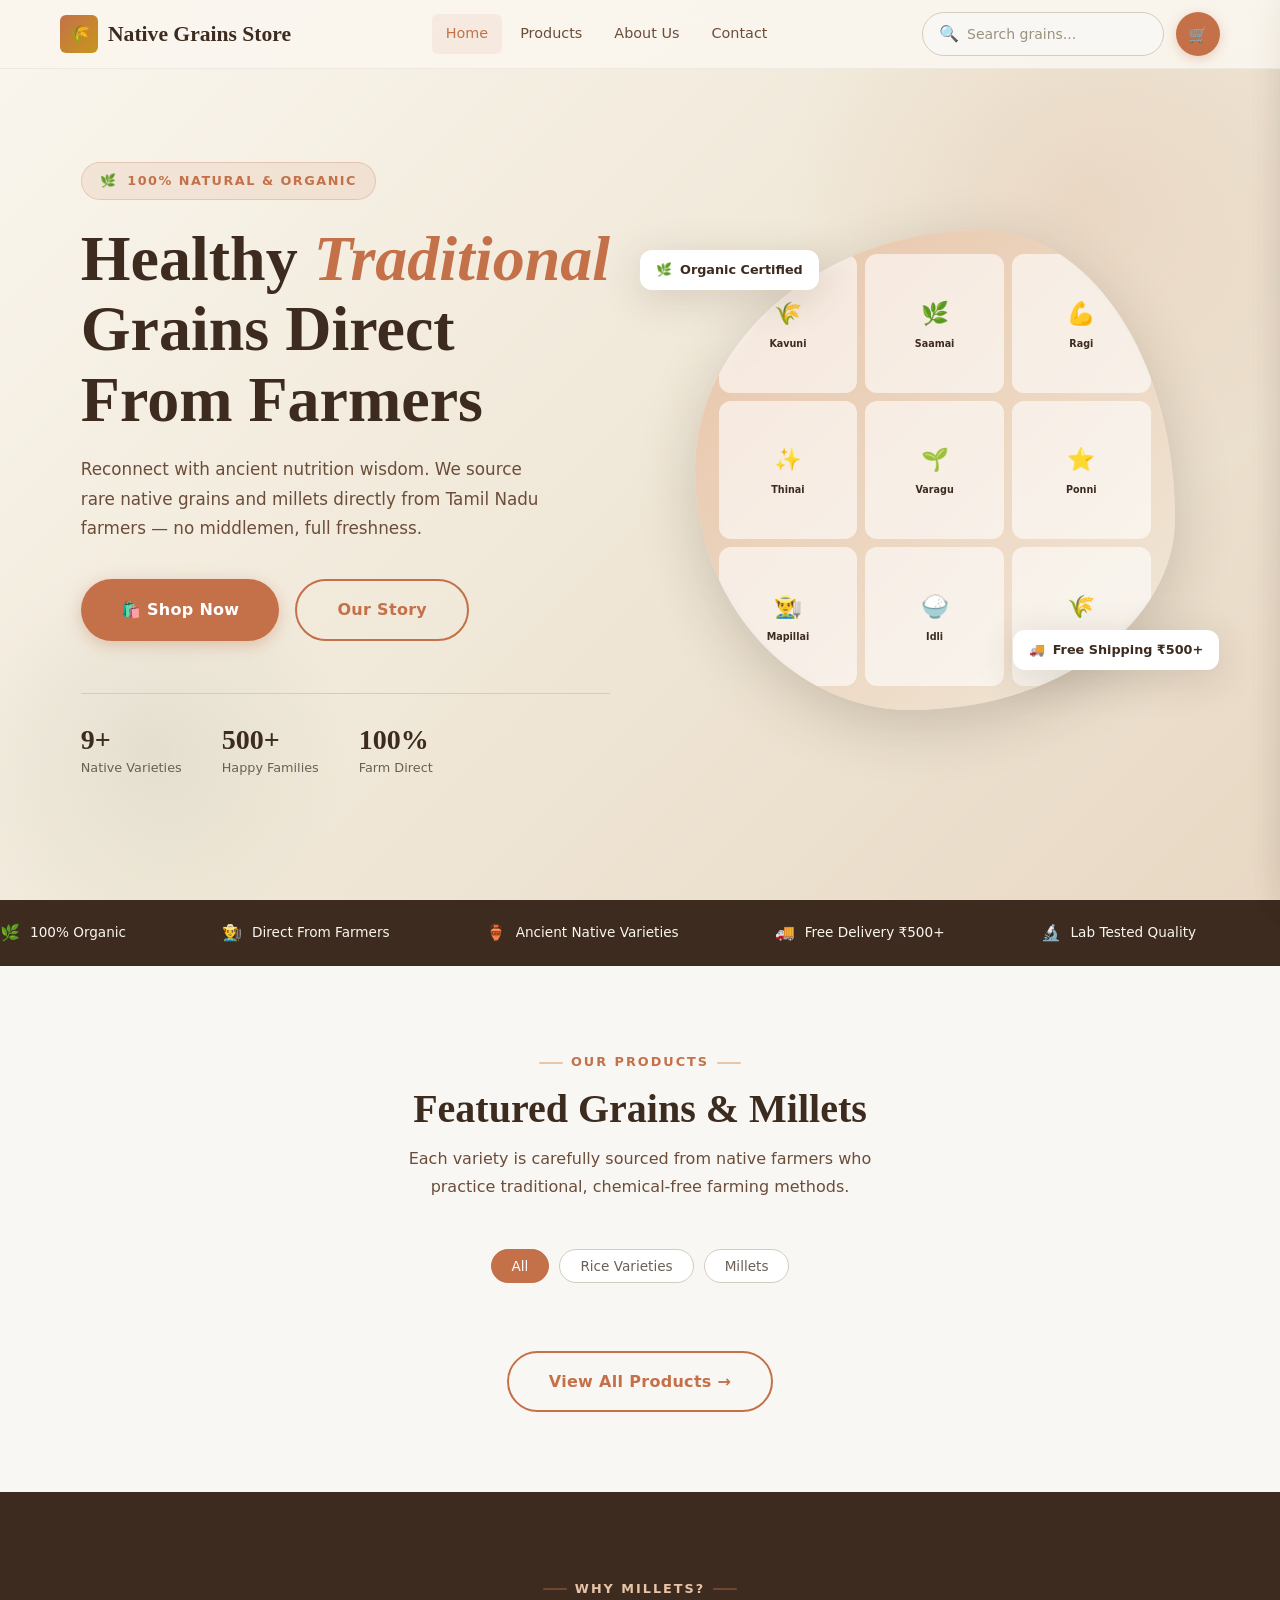
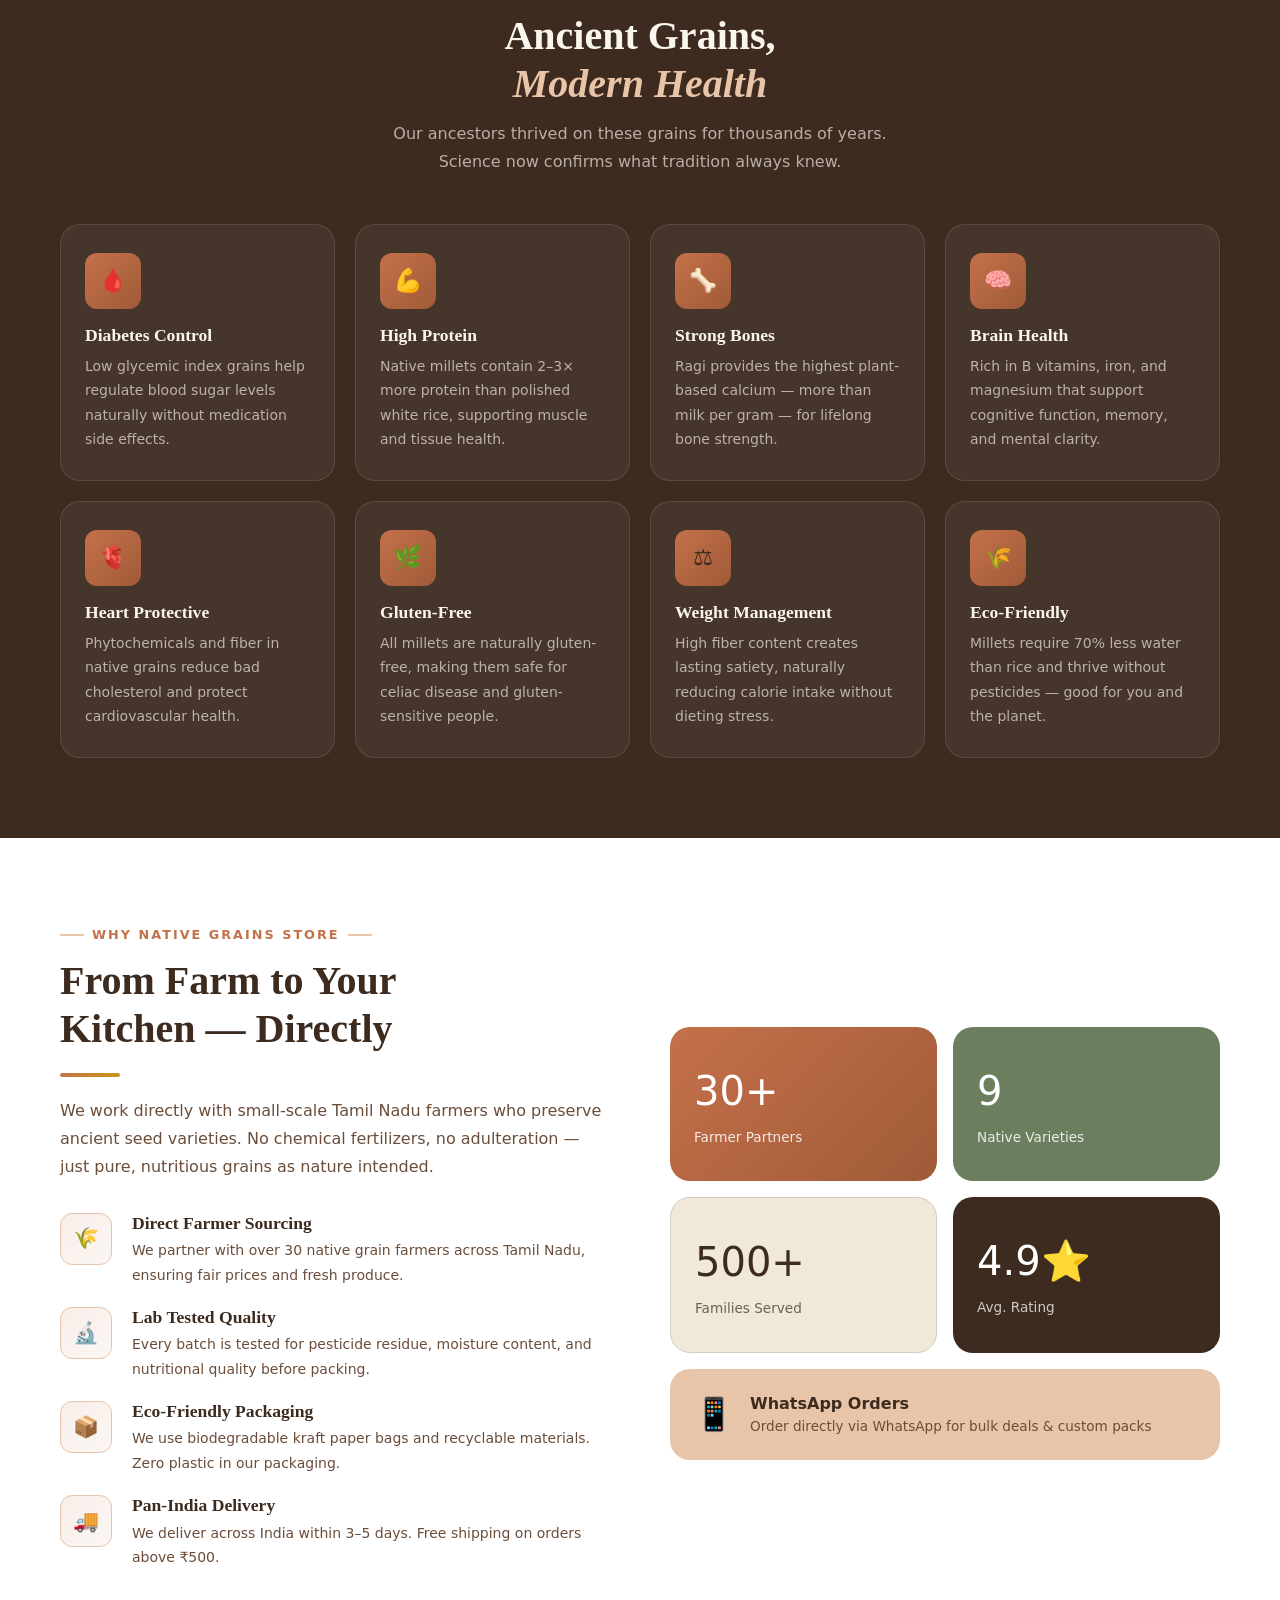
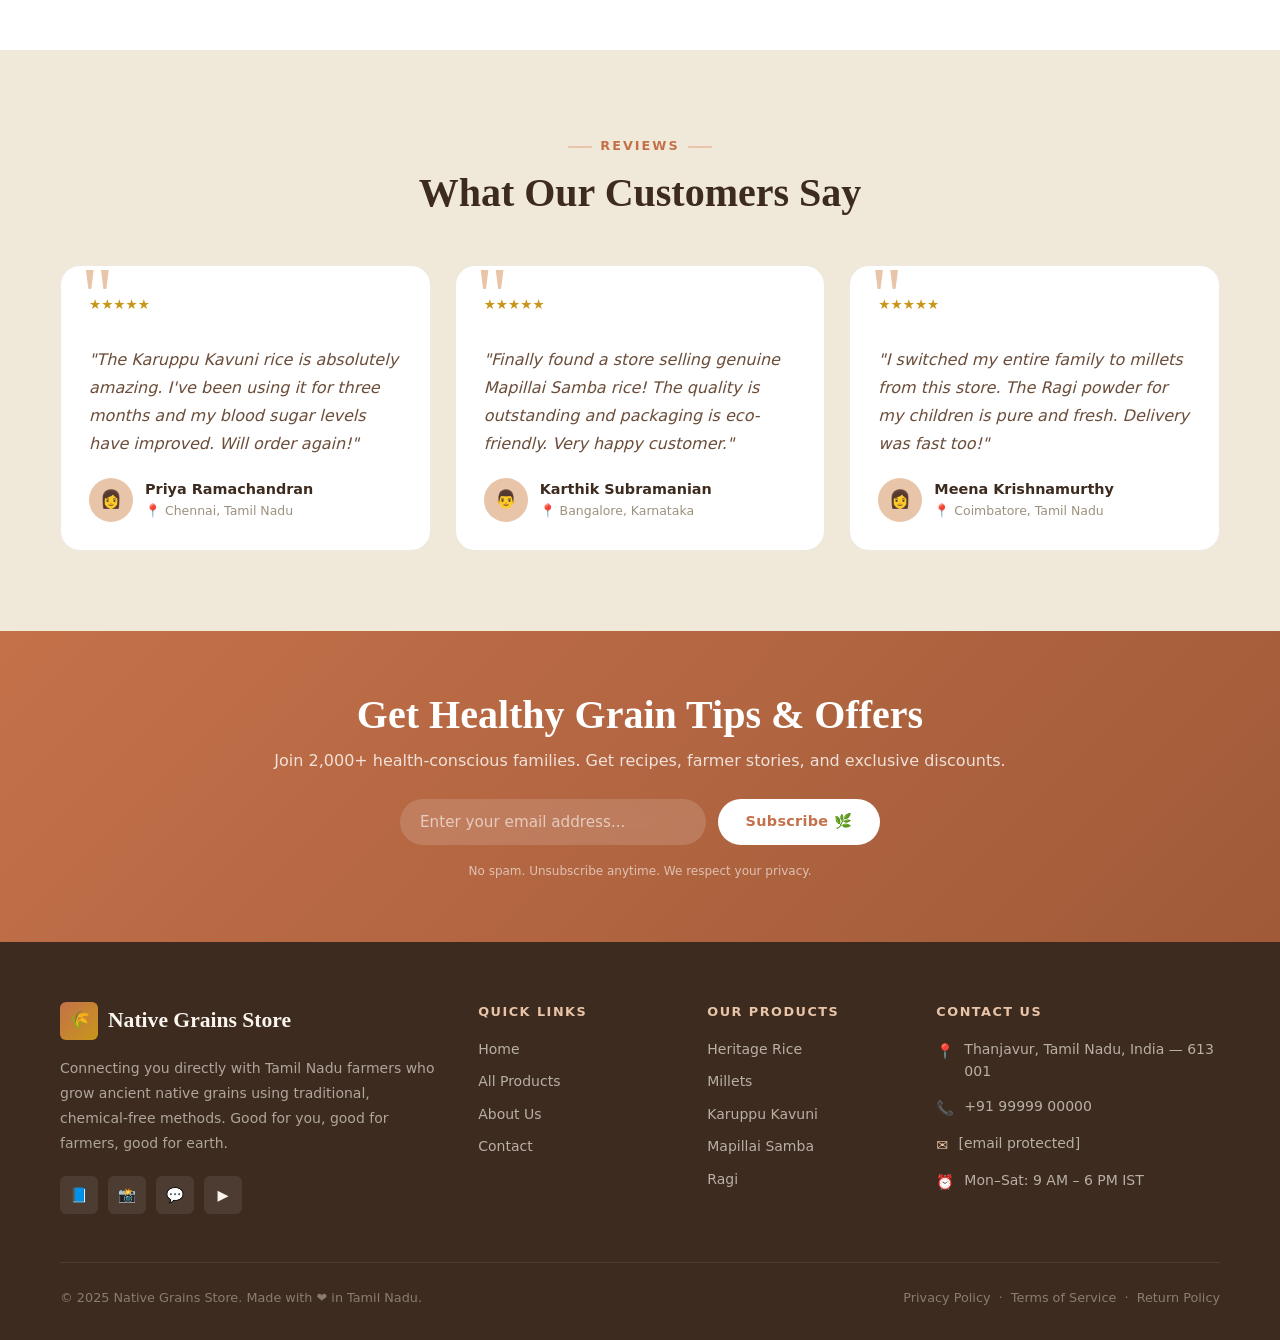
==== commit 7846fe70: "Add files via upload" ====
--- a/index.html
+++ b/index.html
@@ -387,25 +387,131 @@
 }
 
 /* ── Mobile Menu ── */
-.mobile-menu {
+/* ── Mobile Drawer Overlay ── */
+.mobile-menu-overlay {
   display: none;
   position: fixed;
-  top: 68px;
-  left: 0;
-  right: 0;
-  bottom: 0;
+  inset: 0;
+  background: rgba(61,43,31,0.5);
+  z-index: 998;
+  backdrop-filter: blur(3px);
+  opacity: 0;
+  transition: opacity 0.3s ease;
+}
+.mobile-menu-overlay.open {
+  display: block;
+  opacity: 1;
+}
+
+/* ── Mobile Drawer (slides from RIGHT) ── */
+.mobile-menu {
+  position: fixed;
+  top: 0;
+  right: -320px;
+  width: 300px;
+  max-width: 85vw;
+  height: 100vh;
   background: #FAF6EE;
   z-index: 999;
-  padding: 32px 20px;
+  padding: 0;
+  display: flex;
   flex-direction: column;
+  overflow-y: auto;
+  transition: right 0.35s cubic-bezier(0.4, 0, 0.2, 1);
+  box-shadow: -8px 0 40px rgba(61,43,31,0.15);
+}
+.mobile-menu.open {
+  right: 0;
+}
+
+/* Drawer Header */
+.mobile-menu-header {
+  display: flex;
+  align-items: center;
+  justify-content: space-between;
+  padding: 18px 20px;
+  border-bottom: 1px solid #EDE9E0;
+  background: #3D2B1F;
+}
+.mobile-menu-logo {
+  display: flex;
+  align-items: center;
   gap: 8px;
-  overflow-y: auto;
-}
-.mobile-menu.open { display: flex; }
+  color: #FAF6EE;
+  font-weight: 700;
+  font-size: 0.95rem;
+}
+.mobile-menu-close {
+  width: 34px;
+  height: 34px;
+  border-radius: 50%;
+  background: rgba(255,255,255,0.1);
+  border: none;
+  color: #FAF6EE;
+  font-size: 1.1rem;
+  cursor: pointer;
+  display: flex;
+  align-items: center;
+  justify-content: center;
+  transition: background 0.2s;
+}
+.mobile-menu-close:hover { background: rgba(255,255,255,0.2); }
+
+/* Drawer Nav Links */
+.mobile-menu-nav {
+  display: flex;
+  flex-direction: column;
+  padding: 16px 12px;
+  gap: 4px;
+  flex: 1;
+}
 .mobile-menu .nav-link {
-  font-size: 1.1rem;
-  padding: 14px 16px;
-  border-radius: 12px;
+  font-size: 1rem;
+  padding: 13px 16px;
+  border-radius: 10px;
+  display: flex;
+  align-items: center;
+  gap: 12px;
+  color: #3D2B1F;
+  font-weight: 500;
+  transition: all 0.2s;
+}
+.mobile-menu .nav-link:hover,
+.mobile-menu .nav-link.active {
+  background: rgba(196,113,74,0.1);
+  color: #C4714A;
+  padding-left: 20px;
+}
+
+/* Drawer Search */
+.mobile-menu-search {
+  padding: 0 12px 12px;
+}
+.mobile-menu-search .search-bar {
+  border-radius: 10px !important;
+  width: 100%;
+  background: white;
+  border: 1.5px solid #D4CCBC;
+  padding: 10px 16px;
+}
+.mobile-menu-search .search-bar input { width: 100%; }
+
+/* Drawer Footer */
+.mobile-menu-footer {
+  padding: 16px 20px 24px;
+  border-top: 1px solid #EDE9E0;
+}
+
+/* Hamburger → X animation */
+.hamburger.is-open span:nth-child(1) {
+  transform: translateY(7px) rotate(45deg);
+}
+.hamburger.is-open span:nth-child(2) {
+  opacity: 0;
+  transform: scaleX(0);
+}
+.hamburger.is-open span:nth-child(3) {
+  transform: translateY(-7px) rotate(-45deg);
 }
 
 /* ── Hero Section ── */
@@ -1403,6 +1509,299 @@
   h1 { font-size: 1.75rem; }
   .btn-lg { padding: 13px 28px; }
   .hero-stats { flex-direction: column; gap: 16px; border-top: none; padding-top: 24px; }
+}
+
+
+
+/* =====================================================
+   COMPREHENSIVE MOBILE RESPONSIVE FIXES
+   Tested for 320px – 768px screens
+   ===================================================== */
+
+/* ── Base mobile resets ── */
+@media (max-width: 768px) {
+  * { box-sizing: border-box; }
+
+  body { overflow-x: hidden; }
+
+  .container { padding: 0 16px; width: 100%; }
+
+  /* ── Section spacing ── */
+  .section     { padding: 40px 0; }
+  .section-sm  { padding: 28px 0; }
+  .section-header { margin-bottom: 28px; }
+
+  /* ── Typography ── */
+  h1 { font-size: 1.7rem !important; line-height: 1.2; }
+  h2 { font-size: 1.4rem !important; line-height: 1.3; }
+  h3 { font-size: 1.15rem !important; }
+  p  { font-size: 0.9rem; }
+
+  /* ── Navbar ── */
+  #navbar .nav-links  { display: none !important; }
+  #navbar .search-bar { display: none !important; }
+  #navbar .hamburger  { display: flex !important; }
+  .nav-inner { height: 60px; padding: 0 16px; }
+  .nav-logo  { font-size: 1rem; }
+  .nav-logo .logo-icon { width: 30px; height: 30px; font-size: 0.9rem; }
+
+  /* ── Hero ── */
+  .hero { padding: 80px 0 40px !important; min-height: auto !important; }
+  .hero > .container > div {
+    grid-template-columns: 1fr !important;
+    gap: 24px !important;
+  }
+  .hero-image-side { display: none !important; }
+  .hero-eyebrow    { font-size: 0.7rem; padding: 6px 14px; }
+  .hero-title      { font-size: 1.6rem !important; margin-bottom: 14px; }
+  .hero-desc       { font-size: 0.9rem; margin-bottom: 24px; }
+  .hero-ctas       { gap: 10px; }
+  .hero-ctas .btn  { padding: 11px 20px; font-size: 0.85rem; }
+  .hero-stats      { gap: 20px; margin-top: 28px; padding-top: 20px; flex-wrap: wrap; }
+  .hero-stat-num   { font-size: 1.4rem; }
+  .hero-stat-label { font-size: 0.72rem; }
+
+  /* ── Trust ticker ── */
+  .trust-bar { padding: 14px 0; }
+  .trust-item { font-size: 0.78rem; }
+
+  /* ── All grids → single column on mobile ── */
+  .grid-2, .grid-3, .grid-4 { 
+    grid-template-columns: 1fr !important; 
+    gap: 16px !important; 
+  }
+
+  /* Products: 2 columns on mobile (not 1) for better use of space */
+  #featuredGrid,
+  #productsGrid {
+    grid-template-columns: repeat(2, 1fr) !important;
+    gap: 12px !important;
+  }
+
+  /* ── Product cards ── */
+  .product-card { border-radius: 12px; }
+  .product-info { padding: 12px; }
+  .product-name { font-size: 0.85rem; }
+  .product-desc { font-size: 0.72rem; -webkit-line-clamp: 2; }
+  .product-category { font-size: 0.65rem; }
+  .product-price { font-size: 1rem; }
+  .product-unit  { font-size: 0.65rem; }
+  .product-footer { flex-direction: column; gap: 8px; align-items: stretch; }
+  .product-footer > div:last-child { display: flex; gap: 6px; }
+  .add-cart-btn  { flex: 1; justify-content: center; font-size: 0.75rem; padding: 8px 10px; }
+  .btn.btn-sm.btn-outline { flex: 1; font-size: 0.75rem; padding: 8px 10px; text-align: center; }
+
+  /* ── Benefits section ── */
+  .benefits-section .grid-4 {
+    grid-template-columns: repeat(2, 1fr) !important;
+    gap: 12px !important;
+  }
+  .benefit-card  { padding: 18px 14px; }
+  .benefit-icon  { width: 44px; height: 44px; font-size: 1.1rem; margin-bottom: 10px; }
+  .benefit-card h4 { font-size: 0.9rem; }
+  .benefit-card p  { font-size: 0.78rem; }
+
+  /* ── Why Us section ── */
+  .why-us > .container > div {
+    grid-template-columns: 1fr !important;
+    gap: 32px !important;
+  }
+  .why-item { gap: 14px; }
+  .why-icon { width: 44px; height: 44px; min-width: 44px; font-size: 1.1rem; }
+  .why-item h4 { font-size: 0.95rem; }
+  .why-item p  { font-size: 0.82rem; }
+
+  /* Stats grid inside why-us */
+  .why-us .container div[style*="grid-template-columns: 1fr 1fr"] {
+    grid-template-columns: 1fr 1fr !important;
+    gap: 10px !important;
+  }
+
+  /* ── Testimonials ── */
+  .testimonials .grid-3 {
+    grid-template-columns: 1fr !important;
+    gap: 16px !important;
+  }
+  .testimonial-card { padding: 20px; }
+
+  /* ── Newsletter ── */
+  .newsletter { padding: 36px 0; }
+  .newsletter-form { flex-direction: column; gap: 10px; max-width: 100%; }
+  .newsletter-form input  { border-radius: 12px !important; }
+  .newsletter-form button { border-radius: 12px !important; width: 100%; justify-content: center; }
+
+  /* ── Footer ── */
+  .footer-grid { 
+    grid-template-columns: 1fr !important; 
+    gap: 28px !important; 
+  }
+  .footer-bottom { 
+    flex-direction: column; 
+    text-align: center; 
+    gap: 8px; 
+  }
+  footer { padding: 40px 0 24px; }
+
+  /* ── Page header ── */
+  .page-header { padding: 80px 0 32px; }
+  .page-header h1 { font-size: 1.5rem !important; }
+  .breadcrumb { font-size: 0.78rem; }
+
+  /* ── Product detail page ── */
+  .product-detail-grid {
+    grid-template-columns: 1fr !important;
+    gap: 24px !important;
+  }
+  .product-detail-name  { font-size: 1.3rem !important; }
+  .product-detail-price { font-size: 1.5rem !important; }
+  .weight-options       { gap: 8px; }
+  .weight-btn           { padding: 7px 14px; font-size: 0.82rem; }
+  .detail-add-cart      { flex-wrap: wrap; gap: 10px; }
+  .detail-add-cart .btn { flex: 1; min-width: 120px; }
+  .health-benefits      { padding: 14px; }
+  .benefit-pill         { font-size: 0.72rem; padding: 4px 10px; }
+
+  /* ── Cart sidebar ── */
+  .cart-sidebar { width: 100% !important; right: -100% !important; }
+  .cart-sidebar.open { right: 0 !important; }
+  .cart-header  { padding: 16px 20px; }
+  .cart-items   { padding: 16px 20px; }
+  .cart-footer  { padding: 16px 20px; }
+
+  /* ── Checkout page ── */
+  .checkout-grid { 
+    grid-template-columns: 1fr !important; 
+    gap: 20px !important; 
+  }
+  .checkout-form-card { padding: 20px; }
+  .checkout-form-card .grid-2 { 
+    grid-template-columns: 1fr !important; 
+    gap: 0 !important; 
+  }
+  .order-summary  { position: static !important; padding: 20px; }
+  .payment-option { padding: 12px; }
+
+  /* ── About page ── */
+  .about-hero { padding: 80px 0 40px; }
+  .about-hero > .container > div {
+    grid-template-columns: 1fr !important;
+    gap: 28px !important;
+  }
+  .about-values-grid { 
+    grid-template-columns: 1fr !important; 
+    gap: 16px !important; 
+  }
+  .value-card { padding: 20px; }
+
+  /* ── Contact page ── */
+  .contact-grid { 
+    grid-template-columns: 1fr !important; 
+    gap: 24px !important; 
+  }
+  .contact-info-item { padding: 14px; }
+  .contact-icon { width: 40px; height: 40px; min-width: 40px; font-size: 1rem; }
+
+  /* ── Admin ── */
+  .admin-layout { grid-template-columns: 1fr !important; }
+  .admin-sidebar { 
+    position: relative !important; 
+    height: auto !important; 
+    display: flex;
+    flex-wrap: wrap;
+    padding: 12px;
+  }
+  .admin-sidebar-header { padding: 8px; width: 100%; }
+  .admin-nav-item { padding: 8px 12px; font-size: 0.82rem; border-radius: 8px; flex: 1; min-width: 100px; justify-content: center; }
+  .admin-content { padding: 16px; }
+  .admin-topbar  { flex-direction: column; align-items: flex-start; gap: 12px; margin-bottom: 20px; }
+  .data-table    { font-size: 0.78rem; display: block; overflow-x: auto; white-space: nowrap; }
+  .data-table th, .data-table td { padding: 10px 12px; }
+  .stat-card     { padding: 16px; }
+  .stat-num      { font-size: 1.5rem; }
+
+  /* ── Modals ── */
+  .modal { padding: 20px; margin: 0; border-radius: 16px; }
+  .modal .grid-2, .modal .grid-3 { grid-template-columns: 1fr !important; gap: 0 !important; }
+
+  /* ── Filter bar ── */
+  .filter-bar { gap: 8px; }
+  .filter-chip { font-size: 0.78rem; padding: 7px 14px; }
+
+  /* ── Buttons ── */
+  .btn-lg { padding: 12px 24px; font-size: 0.9rem; }
+
+  /* ── Toast ── */
+  .toast-container { right: 12px; left: 12px; bottom: 16px; }
+  .toast { font-size: 0.82rem; }
+}
+
+/* ── Extra small phones (320px–480px) ── */
+@media (max-width: 480px) {
+
+  .container { padding: 0 12px; }
+
+  h1 { font-size: 1.45rem !important; }
+  h2 { font-size: 1.2rem  !important; }
+
+  /* Products: still 2 columns but tighter */
+  #featuredGrid,
+  #productsGrid {
+    grid-template-columns: repeat(2, 1fr) !important;
+    gap: 8px !important;
+  }
+
+  .product-info    { padding: 10px; }
+  .product-name    { font-size: 0.78rem; }
+  .product-price   { font-size: 0.9rem; }
+  .add-cart-btn    { font-size: 0.68rem; padding: 7px 8px; }
+
+  /* Benefits: 1 column on very small screens */
+  .benefits-section .grid-4 {
+    grid-template-columns: 1fr !important;
+  }
+
+  .hero-title  { font-size: 1.4rem !important; }
+  .hero-stats  { 
+    display: grid !important; 
+    grid-template-columns: repeat(3, 1fr) !important; 
+    gap: 12px !important; 
+    border-top: 1px solid #D4CCBC;
+    padding-top: 20px;
+  }
+  .hero-stat-num   { font-size: 1.2rem; }
+  .hero-stat-label { font-size: 0.65rem; }
+
+  .nav-logo span,
+  .nav-logo { font-size: 0.9rem; }
+
+  .section-label { font-size: 0.7rem; letter-spacing: 1px; }
+
+  .checkout-form-card { padding: 16px; }
+  .order-summary      { padding: 16px; }
+
+  .admin-nav-item { font-size: 0.72rem; padding: 6px 8px; min-width: 80px; }
+}
+
+/* ── Tablet (768px – 1024px) ── */
+@media (min-width: 769px) and (max-width: 1024px) {
+  .container { padding: 0 24px; }
+
+  .grid-4 { grid-template-columns: repeat(2, 1fr) !important; gap: 20px; }
+  .grid-3 { grid-template-columns: repeat(2, 1fr) !important; gap: 20px; }
+
+  .hero-title { font-size: 2.2rem !important; }
+  .hero-image-side { display: flex; }
+  .hero-image-blob { width: 340px; height: 340px; }
+
+  .footer-grid { grid-template-columns: 1fr 1fr !important; gap: 28px; }
+
+  .product-detail-grid { gap: 32px; }
+  .checkout-grid { grid-template-columns: 1fr 320px !important; }
+
+  .about-values-grid { grid-template-columns: repeat(3, 1fr) !important; }
+
+  .admin-content { padding: 24px; }
+  .data-table { display: block; overflow-x: auto; }
 }
 
 </style>
@@ -1831,13 +2230,18 @@
 
   if (hamburger && mobileMenu) {
     hamburger.addEventListener('click', () => {
-      mobileMenu.classList.toggle('open');
+      const isOpen = mobileMenu.classList.contains('open');
+      if (isOpen) {
+        closeMobileMenu();
+      } else {
+        openMobileMenu();
+      }
     });
   }
 
   // Close mobile menu on nav link click
   document.querySelectorAll('.mobile-menu .nav-link').forEach(link => {
-    link.addEventListener('click', () => mobileMenu?.classList.remove('open'));
+    link.addEventListener('click', () => closeMobileMenu());
   });
 
   // Update active nav link
@@ -1912,7 +2316,6 @@
           <a href="pages/products.html" class="nav-link">Products</a>
           <a href="pages/about.html" class="nav-link">About Us</a>
           <a href="pages/contact.html" class="nav-link">Contact</a>
-          <a href="admin/index.html" class="nav-link">Admin</a>
         </nav>
         <div class="nav-actions">
           <div class="search-bar">
@@ -1928,22 +2331,47 @@
           <span></span><span></span><span></span>
         </button>
       </div>
-    </div>
-    <!-- Mobile Menu -->
-    <div class="mobile-menu" id="mobileMenu">
-      <div class="search-bar" style="border-radius:12px;margin-bottom:8px">
-        <span>🔍</span>
-        <input type="text" placeholder="Search grains..." style="width:100%">
-      </div>
-      <a href="index.html" class="nav-link">🏠 Home</a>
-      <a href="pages/products.html" class="nav-link">🛍️ Products</a>
-      <a href="pages/about.html" class="nav-link">🌿 About Us</a>
-      <a href="pages/contact.html" class="nav-link">📞 Contact</a>
-      <a href="admin/index.html" class="nav-link">⚙️ Admin</a>
-      <div style="padding:16px 0">
-        <button class="btn btn-primary w-full" onclick="openCart()">🛒 View Cart</button>
-      </div>
-    </div>`;
+    </div>`; 
+  // Inject sliding drawer + overlay into body
+  if (!document.getElementById('mobileMenu')) {
+    const b = (function() {
+      const p = window.location.pathname;
+      return (p.includes('/pages/') || p.includes('/admin/')) ? '../' : '';
+    })();
+    document.body.insertAdjacentHTML('beforeend',
+      '<div class="mobile-menu-overlay" id="mobileOverlay" onclick="closeMobileMenu()"></div>' +
+      '<div class="mobile-menu" id="mobileMenu">' +
+        '<div class="mobile-menu-header">' +
+          '<div class="mobile-menu-logo">' +
+            '<div class="logo-icon" style="width:28px;height:28px;font-size:0.85rem">🌾</div>' +
+            'Native Grains Store' +
+          '</div>' +
+          '<button class="mobile-menu-close" onclick="closeMobileMenu()">✕</button>' +
+        '</div>' +
+        '<div style="padding:12px 16px 0">' +
+          '<div class="search-bar" style="border-radius:10px;background:white;border:1.5px solid #D4CCBC;padding:10px 16px;display:flex;gap:8px;align-items:center">' +
+            '<span>🔍</span>' +
+            '<input type="text" placeholder="Search grains..." style="width:100%;border:none;background:none;font-size:0.875rem;color:#3D2B1F">' +
+          '</div>' +
+        '</div>' +
+        '<nav class="mobile-menu-nav">' +
+          '<a href="' + b + 'index.html" class="nav-link">🏠 Home</a>' +
+          '<a href="' + b + 'pages/products.html" class="nav-link">🛍️ Products</a>' +
+          '<a href="' + b + 'pages/about.html" class="nav-link">🌿 About Us</a>' +
+          '<a href="' + b + 'pages/contact.html" class="nav-link">📞 Contact</a>' +
+
+        '</nav>' +
+        '<div class="mobile-menu-footer">' +
+          '<button class="btn btn-primary w-full" onclick="openCart();closeMobileMenu()">🛒 View Cart</button>' +
+          '<div style="margin-top:14px;display:flex;gap:16px;justify-content:center">' +
+            '<a href="#" style="font-size:1.4rem">📘</a>' +
+            '<a href="#" style="font-size:1.4rem">📸</a>' +
+            '<a href="https://wa.me/919999900000" target=\"_blank\" style="font-size:1.4rem">💬</a>' +
+          '</div>' +
+        '</div>' +
+      '</div>'
+    );
+  }
 }
 
 // ═══════════════════════════════════════════════════
@@ -2380,7 +2808,7 @@
           <a href="pages/products.html" class="footer-link">All Products</a>
           <a href="pages/about.html" class="footer-link">About Us</a>
           <a href="pages/contact.html" class="footer-link">Contact</a>
-          <a href="admin/index.html" class="footer-link">Admin Panel</a>
+          
         </div>
       </div>
       <!-- Products -->
